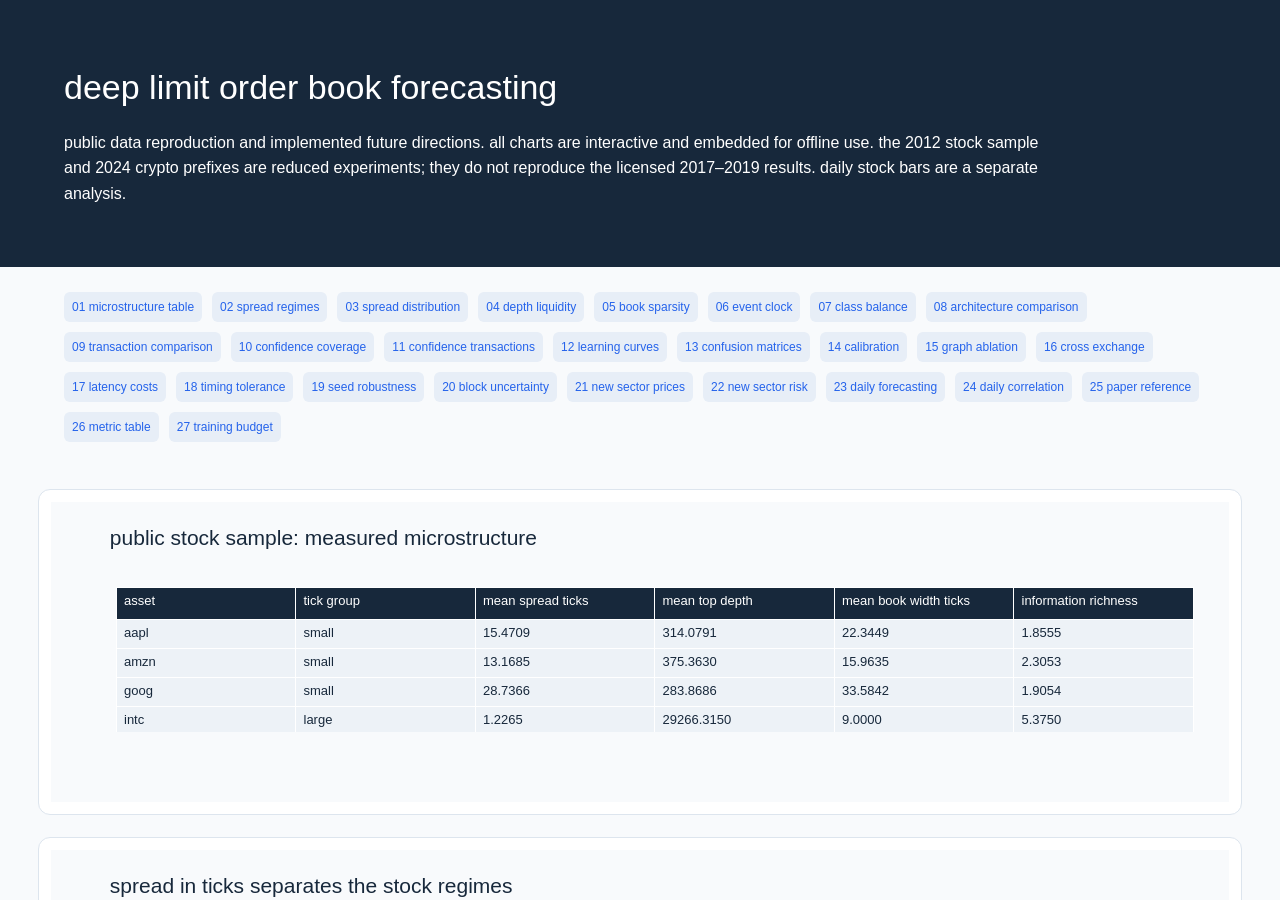
==== index.html @ ed3aafde "publish presentation guide" ====
<!doctype html>
<html lang="en">
<head>
<meta charset="utf-8">
<meta name="viewport" content="width=device-width, initial-scale=1">
<meta http-equiv="refresh" content="0; url=research_dashboard.html">
<title>lob forecasting lab · interactive research</title>
<link rel="canonical" href="https://khaamr.github.io/lob-forecasting-lab/research_dashboard.html">
<style>body{background:#060f2b;color:#eff4ff;font:18px system-ui,sans-serif;max-width:720px;margin:12vh auto;padding:24px}a{color:#a8c8ff}</style>
</head>
<body><h1>lob forecasting lab</h1><p><a href="research_dashboard.html">open the interactive research dashboard</a></p><p><a href="docs/presentation.pdf">read the team presentation</a> · <a href="https://github.com/khaamr/lob-forecasting-lab">view the repository</a></p></body>
</html>
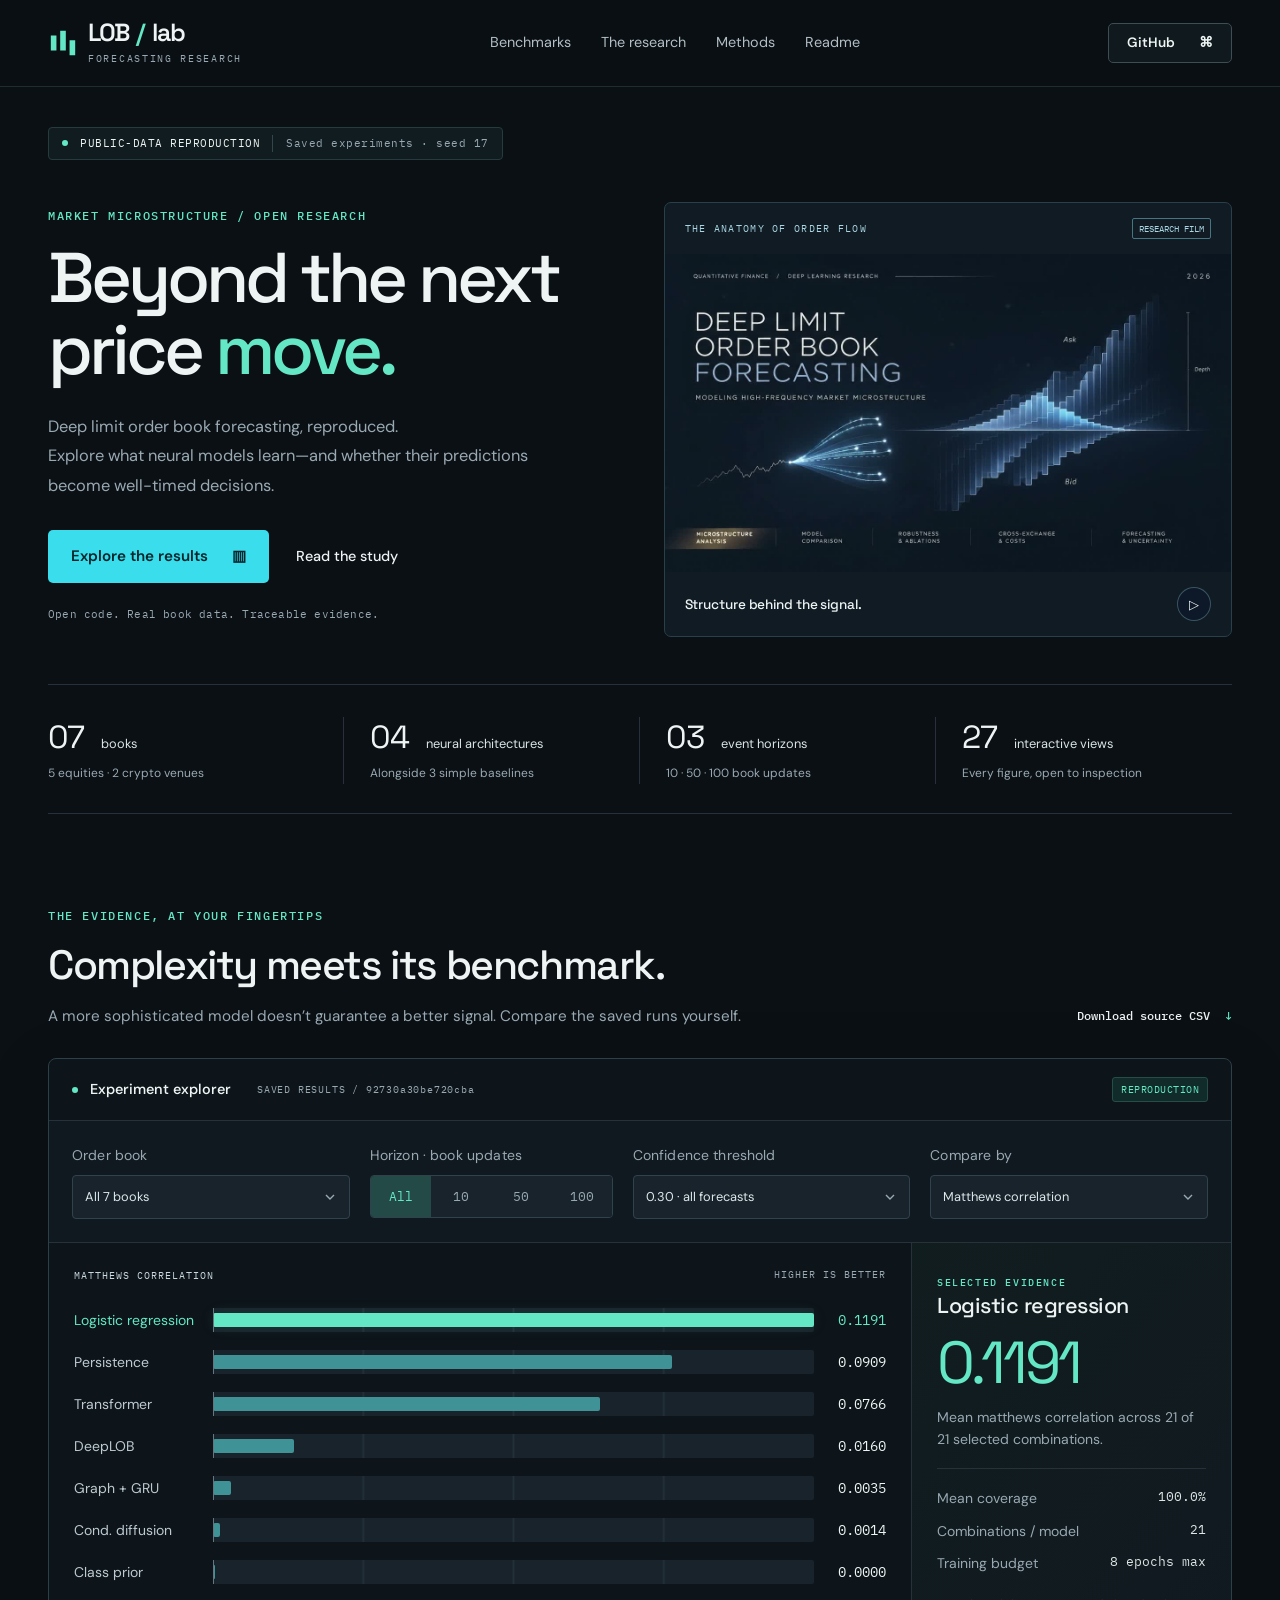
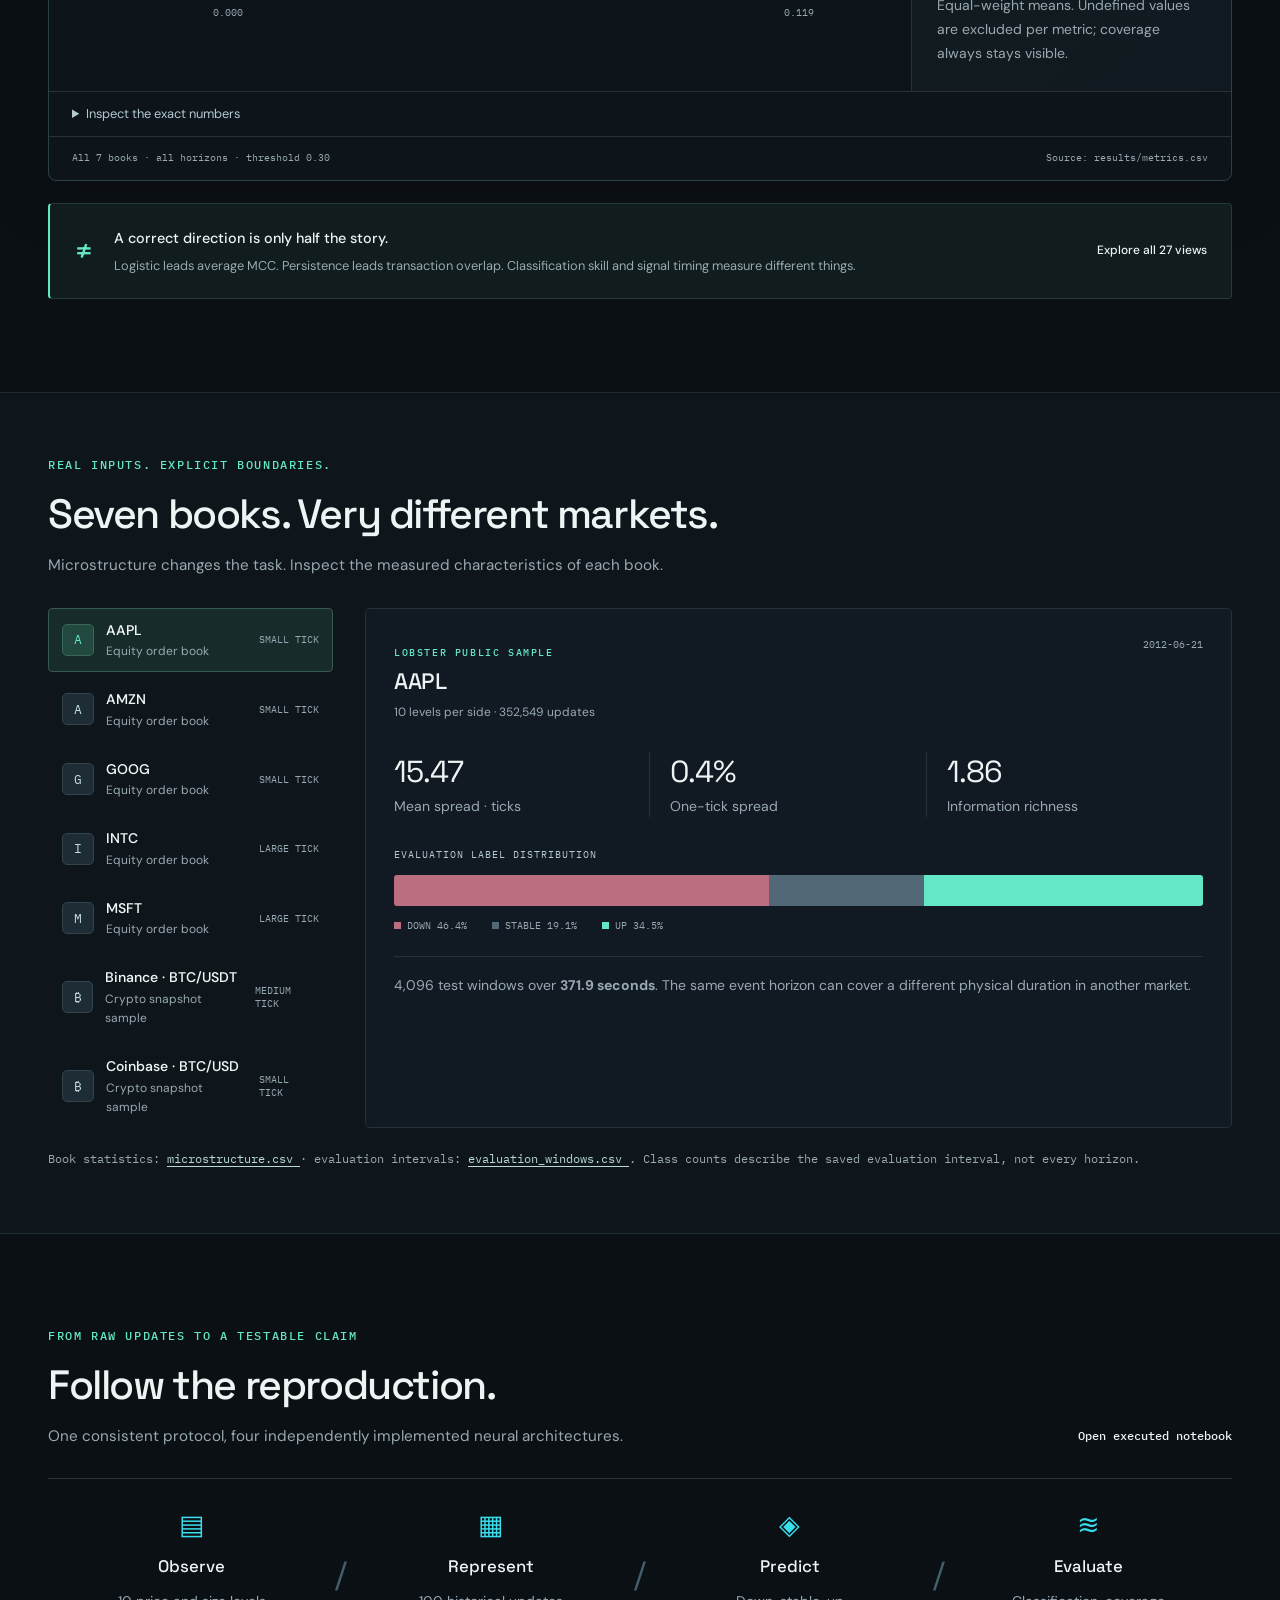
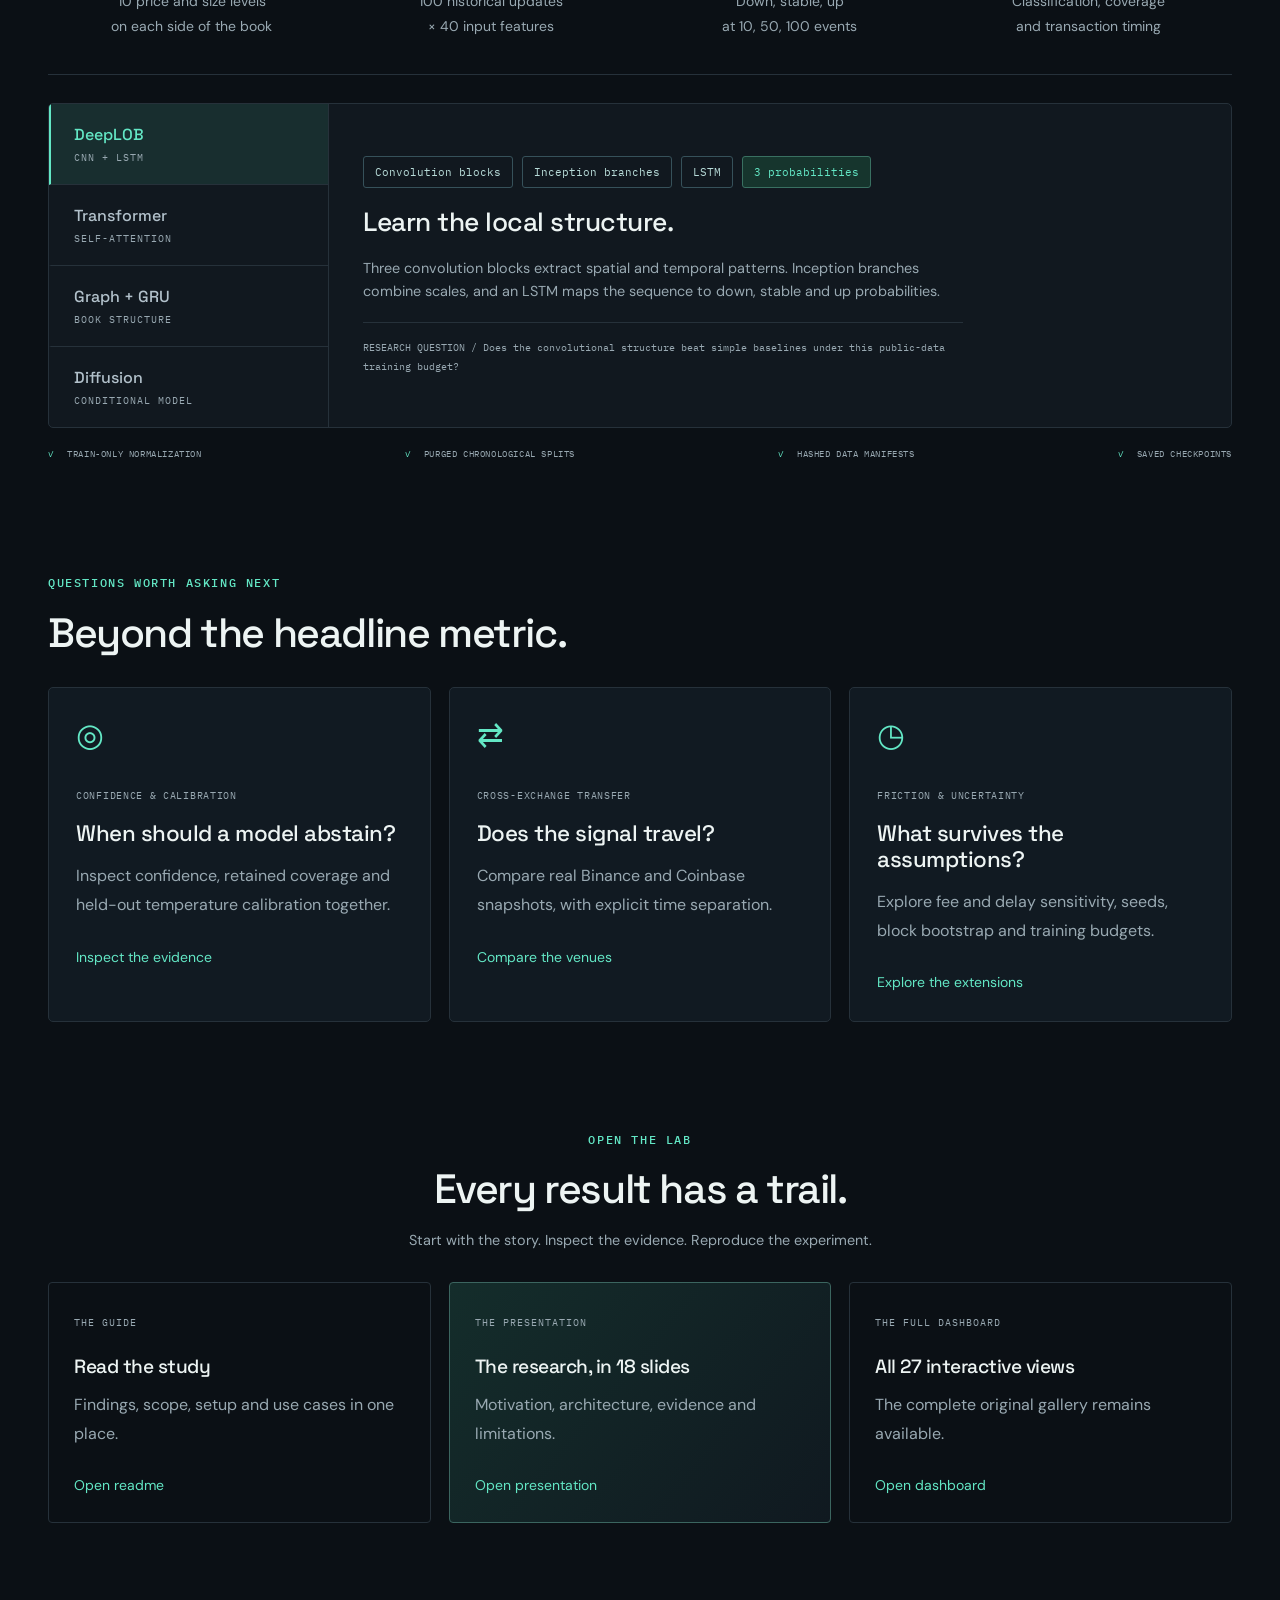
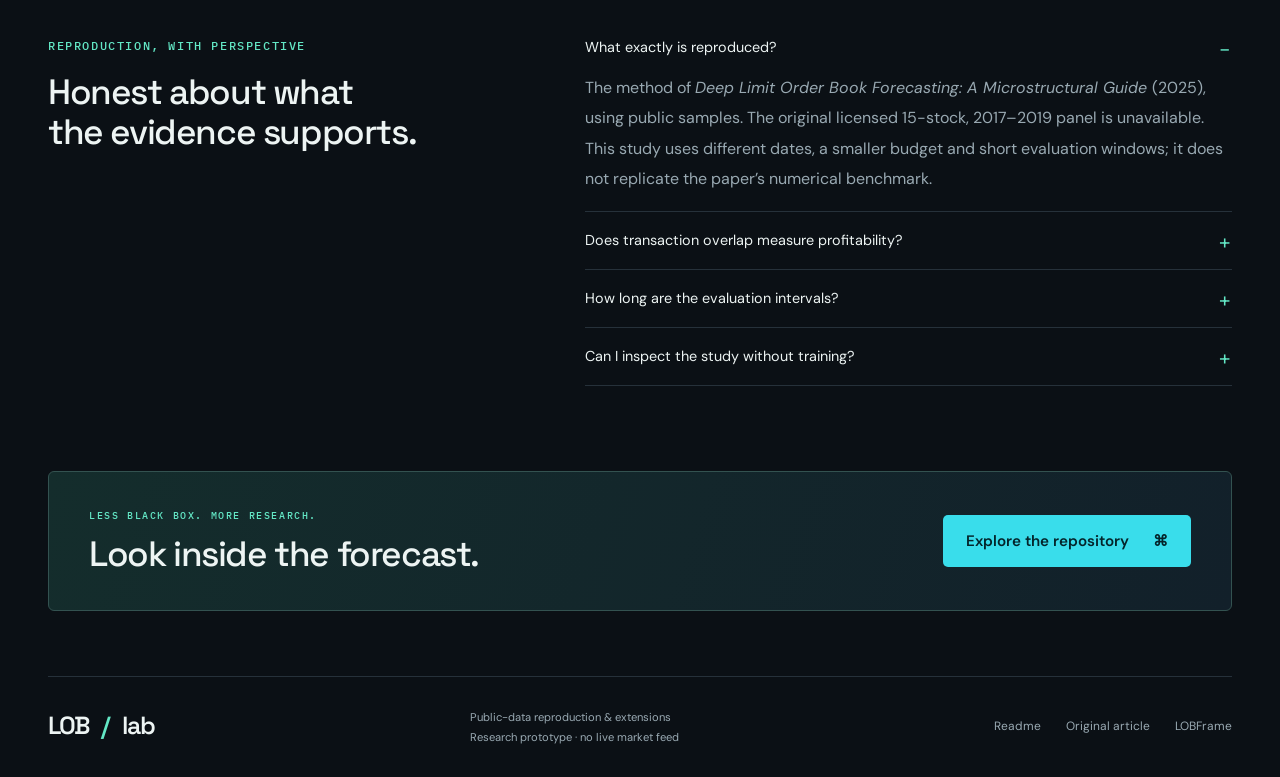
==== commit 5c4e6fcc: "Research site" ====
--- a/index.html
+++ b/index.html
@@ -1,12 +1,806 @@
-<!doctype html>
+<!DOCTYPE html>
 <html lang="en">
-<head>
-<meta charset="utf-8">
-<meta name="viewport" content="width=device-width, initial-scale=1">
-<meta http-equiv="refresh" content="0; url=research_dashboard.html">
-<title>lob forecasting lab · interactive research</title>
-<link rel="canonical" href="https://khaamr.github.io/lob-forecasting-lab/research_dashboard.html">
-<style>body{background:#060f2b;color:#eff4ff;font:18px system-ui,sans-serif;max-width:720px;margin:12vh auto;padding:24px}a{color:#a8c8ff}</style>
-</head>
-<body><h1>lob forecasting lab</h1><p><a href="research_dashboard.html">open the interactive research dashboard</a></p><p><a href="docs/presentation.pdf">read the team presentation</a> · <a href="https://github.com/khaamr/lob-forecasting-lab">view the repository</a></p></body>
+ <head>
+  <meta charset="utf-8"/>
+  <meta content="width=device-width, initial-scale=1" name="viewport"/>
+  <meta content="A public-data reproduction of deep limit order book forecasting. Seven books, four neural architectures, three horizons, and traceable results." name="description"/>
+  <meta content="#0b1015" name="theme-color"/>
+  <title>
+   LOB Forecasting Lab · From order flow to evidence
+  </title>
+  <link href="assets/mark.svg" rel="icon" type="image/svg+xml"/>
+  <link href="assets/site.css" rel="stylesheet"/>
+  <script src="assets/site.js" type="module">
+  </script>
+ </head>
+ <body>
+  <a class="skip" href="#main">
+   Skip to content
+  </a>
+  <header class="header">
+   <div class="shell header-inner">
+    <a aria-label="LOB forecasting lab home" class="brand" href="index.html">
+     <svg aria-hidden="true" viewbox="0 0 32 32">
+      <path d="M3 8v16h6V8zm10-5v21h6V3zm10 10v16h6V13z" fill="currentColor">
+      </path>
+     </svg>
+     <span>
+      LOB
+      <span class="brand-light">
+       /
+      </span>
+      lab
+      <span class="brand-sub">
+       FORECASTING RESEARCH
+      </span>
+     </span>
+    </a>
+    <nav aria-label="Main navigation">
+     <a href="#benchmarks">
+      Benchmarks
+     </a>
+     <a href="#research">
+      The research
+     </a>
+     <a href="#methods">
+      Methods
+     </a>
+     <a href="readme.html">
+      Readme
+     </a>
+    </nav>
+    <a class="button button-small button-outline" href="https://github.com/khaamr/lob-forecasting-lab">
+     GitHub
+     <span aria-hidden="true">
+      ⌘
+     </span>
+    </a>
+   </div>
+  </header>
+  <main id="main">
+   <section class="hero shell">
+    <a class="announcement" href="#benchmarks">
+     <span class="status-dot">
+     </span>
+     PUBLIC-DATA REPRODUCTION
+     <span class="announcement-end">
+      Saved experiments · seed 17
+     </span>
+    </a>
+    <div class="hero-grid">
+     <div class="hero-copy">
+      <p class="eyebrow">
+       MARKET MICROSTRUCTURE / OPEN RESEARCH
+      </p>
+      <h1>
+       Beyond the next
+       <br/>
+       price
+       <span class="accent">
+        move.
+       </span>
+      </h1>
+      <p class="hero-description">
+       Deep limit order book forecasting, reproduced.
+       <br/>
+       Explore what neural models learn—and whether their predictions become well-timed decisions.
+      </p>
+      <div class="actions">
+       <a class="button button-primary" href="#benchmarks">
+        Explore the results
+        <span aria-hidden="true">
+         ▥
+        </span>
+       </a>
+       <a class="text-link" href="readme.html">
+        Read the study
+       </a>
+      </div>
+      <p class="hero-footnote">
+       Open code. Real book data. Traceable evidence.
+      </p>
+     </div>
+     <div class="film">
+      <video aria-label="Animated research visualization supplied for this project" autoplay="" id="research-film" loop="" muted="" playsinline="" poster="assets/research-poster.jpg" preload="metadata">
+       <source src="assets/research-film.mp4" type="video/mp4"/>
+      </video>
+      <div class="film-top">
+       <span class="mono">
+        THE ANATOMY OF ORDER FLOW
+       </span>
+       <span class="film-tag">
+        RESEARCH FILM
+       </span>
+      </div>
+      <div class="film-bottom">
+       <span>
+        Structure behind the signal.
+       </span>
+       <button aria-label="Pause research film" class="icon-button" id="film-toggle" type="button">
+        Ⅱ
+       </button>
+      </div>
+     </div>
+    </div>
+    <div class="study-stats">
+     <div>
+      <strong>
+       07
+       <span>
+        books
+       </span>
+      </strong>
+      <p>
+       5 equities · 2 crypto venues
+      </p>
+     </div>
+     <div>
+      <strong>
+       04
+       <span>
+        neural architectures
+       </span>
+      </strong>
+      <p>
+       Alongside 3 simple baselines
+      </p>
+     </div>
+     <div>
+      <strong>
+       03
+       <span>
+        event horizons
+       </span>
+      </strong>
+      <p>
+       10 · 50 · 100 book updates
+      </p>
+     </div>
+     <div>
+      <strong>
+       27
+       <span>
+        interactive views
+       </span>
+      </strong>
+      <p>
+       Every figure, open to inspection
+      </p>
+     </div>
+    </div>
+   </section>
+   <section class="section shell" id="benchmarks">
+    <div class="section-heading">
+     <div>
+      <p class="eyebrow">
+       THE EVIDENCE, AT YOUR FINGERTIPS
+      </p>
+      <h2>
+       Complexity meets its benchmark.
+      </h2>
+      <p>
+       A more sophisticated model doesn’t guarantee a better signal. Compare the saved runs yourself.
+      </p>
+     </div>
+     <a class="text-link mono" download="" href="results/metrics.csv">
+      Download source CSV
+      <span aria-hidden="true">
+       ↓
+      </span>
+     </a>
+    </div>
+    <div class="terminal">
+     <div class="terminal-heading">
+      <div>
+       <span class="status-dot">
+       </span>
+       <strong>
+        Experiment explorer
+       </strong>
+       <span class="muted mono">
+        SAVED RESULTS / 92730a30be720cba
+       </span>
+      </div>
+      <span class="terminal-badge">
+       REPRODUCTION
+      </span>
+     </div>
+     <form class="filters" id="filters">
+      <label>
+       Order book
+       <select id="asset" name="asset">
+        <option value="all">
+         All 7 books
+        </option>
+        <option value="aapl">
+         AAPL
+        </option>
+        <option value="amzn">
+         AMZN
+        </option>
+        <option value="goog">
+         GOOG
+        </option>
+        <option value="intc">
+         INTC
+        </option>
+        <option value="msft">
+         MSFT
+        </option>
+        <option value="binance_btcusdt">
+         Binance · BTC/USDT
+        </option>
+        <option value="coinbase_btc-usd">
+         Coinbase · BTC/USD
+        </option>
+       </select>
+      </label>
+      <fieldset>
+       <legend>
+        Horizon · book updates
+       </legend>
+       <div class="segmented" id="horizons">
+        <button aria-pressed="true" data-value="all" type="button">
+         All
+        </button>
+        <button aria-pressed="false" data-value="10" type="button">
+         10
+        </button>
+        <button aria-pressed="false" data-value="50" type="button">
+         50
+        </button>
+        <button aria-pressed="false" data-value="100" type="button">
+         100
+        </button>
+       </div>
+      </fieldset>
+      <label>
+       Confidence threshold
+       <select id="threshold" name="threshold">
+        <option value="0.3">
+         0.30 · all forecasts
+        </option>
+        <option value="0.4">
+         0.40
+        </option>
+        <option value="0.5">
+         0.50
+        </option>
+        <option value="0.6">
+         0.60
+        </option>
+        <option value="0.7">
+         0.70
+        </option>
+        <option value="0.8">
+         0.80
+        </option>
+        <option value="0.9">
+         0.90
+        </option>
+       </select>
+      </label>
+      <label>
+       Compare by
+       <select id="metric" name="metric">
+        <option value="mcc">
+         Matthews correlation
+        </option>
+        <option value="macro_f1">
+         Macro F1
+        </option>
+        <option value="p_t">
+         Transaction overlap
+        </option>
+        <option value="coverage">
+         Forecast coverage
+        </option>
+       </select>
+      </label>
+     </form>
+     <div class="explorer-content">
+      <div class="comparison">
+       <div class="panel-caption">
+        <span id="chart-title">
+         MATTHEWS CORRELATION
+        </span>
+        <span class="mono">
+         HIGHER IS BETTER
+        </span>
+       </div>
+       <div aria-live="polite" class="bar-chart" id="chart">
+        <p>
+         Loading saved experiment results…
+        </p>
+       </div>
+       <div class="chart-scale">
+        <span id="scale-min">
+         0.00
+        </span>
+        <span id="scale-max">
+         1.00
+        </span>
+       </div>
+      </div>
+      <aside class="insight-panel">
+       <span class="eyebrow">
+        SELECTED EVIDENCE
+       </span>
+       <h3 id="leader-name">
+        Logistic regression
+       </h3>
+       <p class="large-metric" id="leader-score">
+        0.1191
+       </p>
+       <p id="leader-description">
+        Mean MCC across all 21 asset/horizon combinations.
+       </p>
+       <div class="insight-divider">
+       </div>
+       <div class="stat-line">
+        <span>
+         Mean coverage
+        </span>
+        <strong id="coverage">
+         100.0%
+        </strong>
+       </div>
+       <div class="stat-line">
+        <span>
+         Combinations / model
+        </span>
+        <strong id="combinations">
+         21
+        </strong>
+       </div>
+       <div class="stat-line">
+        <span>
+         Training budget
+        </span>
+        <strong>
+         8 epochs max
+        </strong>
+       </div>
+       <p class="small-note">
+        Equal-weight means. Undefined values are excluded per metric; coverage always stays visible.
+       </p>
+      </aside>
+     </div>
+     <details class="table-details">
+      <summary>
+       Inspect the exact numbers
+      </summary>
+      <div class="table-scroll">
+       <table>
+        <thead>
+         <tr>
+          <th>
+           Model
+          </th>
+          <th>
+           MCC
+          </th>
+          <th>
+           Macro F1
+          </th>
+          <th>
+           Overlap
+          </th>
+          <th>
+           Coverage
+          </th>
+          <th>
+           Defined MCC runs
+          </th>
+         </tr>
+        </thead>
+        <tbody id="metric-table">
+        </tbody>
+       </table>
+      </div>
+     </details>
+     <div class="terminal-footer">
+      <span id="filter-summary" role="status">
+       All 7 books · all horizons · threshold 0.30
+      </span>
+      <span>
+       Source: results/metrics.csv
+      </span>
+     </div>
+    </div>
+    <div class="finding-strip">
+     <span aria-hidden="true" class="finding-symbol">
+      ≠
+     </span>
+     <div>
+      <strong>
+       A correct direction is only half the story.
+      </strong>
+      <p>
+       Logistic leads average MCC. Persistence leads transaction overlap. Classification skill and signal timing measure different things.
+      </p>
+     </div>
+     <a class="text-link" href="research_dashboard.html">
+      Explore all 27 views
+     </a>
+    </div>
+   </section>
+   <section class="research-band" id="research">
+    <div class="shell section">
+     <div class="section-heading">
+      <div>
+       <p class="eyebrow">
+        REAL INPUTS. EXPLICIT BOUNDARIES.
+       </p>
+       <h2>
+        Seven books. Very different markets.
+       </h2>
+       <p>
+        Microstructure changes the task. Inspect the measured characteristics of each book.
+       </p>
+      </div>
+     </div>
+     <div class="market-grid">
+      <div aria-label="Choose an order book" class="market-list" id="market-list">
+      </div>
+      <div aria-live="polite" class="market-detail" id="market-detail">
+      </div>
+     </div>
+     <p class="source-note">
+      Book statistics:
+      <a href="results/microstructure.csv">
+       microstructure.csv
+      </a>
+      · evaluation intervals:
+      <a href="results/evaluation_windows.csv">
+       evaluation_windows.csv
+      </a>
+      . Class counts describe the saved evaluation interval, not every horizon.
+     </p>
+    </div>
+   </section>
+   <section class="section shell" id="methods">
+    <div class="section-heading">
+     <div>
+      <p class="eyebrow">
+       FROM RAW UPDATES TO A TESTABLE CLAIM
+      </p>
+      <h2>
+       Follow the reproduction.
+      </h2>
+      <p>
+       One consistent protocol, four independently implemented neural architectures.
+      </p>
+     </div>
+     <a class="text-link mono" href="https://github.com/khaamr/lob-forecasting-lab/blob/main/lob_reproduction_future_work.ipynb">
+      Open executed notebook
+     </a>
+    </div>
+    <div class="pipeline">
+     <div>
+      <span class="pipeline-icon">
+       ▤
+      </span>
+      <strong>
+       Observe
+      </strong>
+      <p>
+       10 price and size levels
+       <br/>
+       on each side of the book
+      </p>
+     </div>
+     <span aria-hidden="true" class="pipeline-join">
+      /
+     </span>
+     <div>
+      <span class="pipeline-icon">
+       ▦
+      </span>
+      <strong>
+       Represent
+      </strong>
+      <p>
+       100 historical updates
+       <br/>
+       × 40 input features
+      </p>
+     </div>
+     <span aria-hidden="true" class="pipeline-join">
+      /
+     </span>
+     <div>
+      <span class="pipeline-icon">
+       ◈
+      </span>
+      <strong>
+       Predict
+      </strong>
+      <p>
+       Down, stable, up
+       <br/>
+       at 10, 50, 100 events
+      </p>
+     </div>
+     <span aria-hidden="true" class="pipeline-join">
+      /
+     </span>
+     <div>
+      <span class="pipeline-icon">
+       ≋
+      </span>
+      <strong>
+       Evaluate
+      </strong>
+      <p>
+       Classification, coverage
+       <br/>
+       and transaction timing
+      </p>
+     </div>
+    </div>
+    <div class="architecture">
+     <div aria-label="Neural architectures" class="model-tabs" role="tablist">
+      <button aria-controls="model-panel" aria-selected="true" data-model="deeplob" id="tab-deeplob" role="tab">
+       DeepLOB
+       <span>
+        CNN + LSTM
+       </span>
+      </button>
+      <button aria-controls="model-panel" aria-selected="false" data-model="transformer" id="tab-transformer" role="tab" tabindex="-1">
+       Transformer
+       <span>
+        SELF-ATTENTION
+       </span>
+      </button>
+      <button aria-controls="model-panel" aria-selected="false" data-model="graph" id="tab-graph" role="tab" tabindex="-1">
+       Graph + GRU
+       <span>
+        BOOK STRUCTURE
+       </span>
+      </button>
+      <button aria-controls="model-panel" aria-selected="false" data-model="diffusion" id="tab-diffusion" role="tab" tabindex="-1">
+       Diffusion
+       <span>
+        CONDITIONAL MODEL
+       </span>
+      </button>
+     </div>
+     <div aria-labelledby="tab-deeplob" id="model-panel" role="tabpanel" tabindex="0">
+     </div>
+    </div>
+    <div class="protocol">
+     <span>
+      TRAIN-ONLY NORMALIZATION
+     </span>
+     <span>
+      PURGED CHRONOLOGICAL SPLITS
+     </span>
+     <span>
+      HASHED DATA MANIFESTS
+     </span>
+     <span>
+      SAVED CHECKPOINTS
+     </span>
+    </div>
+   </section>
+   <section class="section shell extensions">
+    <div class="section-heading">
+     <div>
+      <p class="eyebrow">
+       QUESTIONS WORTH ASKING NEXT
+      </p>
+      <h2>
+       Beyond the headline metric.
+      </h2>
+     </div>
+    </div>
+    <div class="extension-grid">
+     <a href="research_dashboard.html">
+      <span class="card-icon">
+       ◎
+      </span>
+      <span class="mono muted">
+       CONFIDENCE &amp; CALIBRATION
+      </span>
+      <h3>
+       When should a model abstain?
+      </h3>
+      <p>
+       Inspect confidence, retained coverage and held-out temperature calibration together.
+      </p>
+      <span class="card-link">
+       Inspect the evidence
+      </span>
+     </a>
+     <a href="research_dashboard.html">
+      <span class="card-icon">
+       ⇄
+      </span>
+      <span class="mono muted">
+       CROSS-EXCHANGE TRANSFER
+      </span>
+      <h3>
+       Does the signal travel?
+      </h3>
+      <p>
+       Compare real Binance and Coinbase snapshots, with explicit time separation.
+      </p>
+      <span class="card-link">
+       Compare the venues
+      </span>
+     </a>
+     <a href="research_dashboard.html">
+      <span class="card-icon">
+       ◷
+      </span>
+      <span class="mono muted">
+       FRICTION &amp; UNCERTAINTY
+      </span>
+      <h3>
+       What survives the assumptions?
+      </h3>
+      <p>
+       Explore fee and delay sensitivity, seeds, block bootstrap and training budgets.
+      </p>
+      <span class="card-link">
+       Explore the extensions
+      </span>
+     </a>
+    </div>
+   </section>
+   <section class="section shell resources">
+    <div class="resource-heading">
+     <p class="eyebrow">
+      OPEN THE LAB
+     </p>
+     <h2>
+      Every result has a trail.
+     </h2>
+     <p>
+      Start with the story. Inspect the evidence. Reproduce the experiment.
+     </p>
+    </div>
+    <div class="resource-grid">
+     <a href="readme.html">
+      <span class="resource-type">
+       THE GUIDE
+      </span>
+      <h3>
+       Read the study
+      </h3>
+      <p>
+       Findings, scope, setup and use cases in one place.
+      </p>
+      <span class="card-link">
+       Open readme
+      </span>
+     </a>
+     <a href="docs/presentation.pdf">
+      <span class="resource-type">
+       THE PRESENTATION
+      </span>
+      <h3>
+       The research, in 18 slides
+      </h3>
+      <p>
+       Motivation, architecture, evidence and limitations.
+      </p>
+      <span class="card-link">
+       Open presentation
+      </span>
+     </a>
+     <a href="research_dashboard.html">
+      <span class="resource-type">
+       THE FULL DASHBOARD
+      </span>
+      <h3>
+       All 27 interactive views
+      </h3>
+      <p>
+       The complete original gallery remains available.
+      </p>
+      <span class="card-link">
+       Open dashboard
+      </span>
+     </a>
+    </div>
+   </section>
+   <section class="section shell scope">
+    <div>
+     <p class="eyebrow">
+      REPRODUCTION, WITH PERSPECTIVE
+     </p>
+     <h2>
+      Honest about what
+      <br/>
+      the evidence supports.
+     </h2>
+    </div>
+    <div>
+     <details open="">
+      <summary>
+       What exactly is reproduced?
+      </summary>
+      <p>
+       The method of
+       <em>
+        Deep Limit Order Book Forecasting: A Microstructural Guide
+       </em>
+       (2025), using public samples. The original licensed 15-stock, 2017–2019 panel is unavailable. This study uses different dates, a smaller budget and short evaluation windows; it does not replicate the paper’s numerical benchmark.
+      </p>
+     </details>
+     <details>
+      <summary>
+       Does transaction overlap measure profitability?
+      </summary>
+      <p>
+       No. It compares complete directional sequences derived from predicted and true labels. It is not a fill probability, realized P&amp;L, or evidence of a profitable strategy.
+      </p>
+     </details>
+     <details>
+      <summary>
+       How long are the evaluation intervals?
+      </summary>
+      <p>
+       The first 4,096 eligible test windows span about 12 seconds to 13 minutes, depending on the book. Forecast horizons count book updates rather than seconds. Daily-bar extensions are separate experiments.
+      </p>
+     </details>
+     <details>
+      <summary>
+       Can I inspect the study without training?
+      </summary>
+      <p>
+       Yes. The executed notebook, saved results, presentation and original interactive dashboard are included. Raw vendor data must be acquired separately for a complete rerun. See the
+       <a href="https://github.com/khaamr/lob-forecasting-lab/blob/main/docs/reproduction.md">
+        reproduction guide
+       </a>
+       .
+      </p>
+     </details>
+    </div>
+   </section>
+   <section class="shell closing">
+    <div>
+     <p class="eyebrow">
+      LESS BLACK BOX. MORE RESEARCH.
+     </p>
+     <h2>
+      Look inside the forecast.
+     </h2>
+    </div>
+    <a class="button button-primary" href="https://github.com/khaamr/lob-forecasting-lab">
+     Explore the repository
+     <span aria-hidden="true">
+      ⌘
+     </span>
+    </a>
+   </section>
+  </main>
+  <footer class="shell footer">
+   <a class="brand" href="index.html">
+    LOB
+    <span class="brand-light">
+     /
+    </span>
+    lab
+   </a>
+   <p>
+    Public-data reproduction &amp; extensions
+    <br/>
+    Research prototype · no live market feed
+   </p>
+   <div>
+    <a href="readme.html">
+     Readme
+    </a>
+    <a href="https://doi.org/10.1080/14697688.2025.2522911">
+     Original article
+    </a>
+    <a href="https://github.com/FinancialComputingUCL/LOBFrame">
+     LOBFrame
+    </a>
+   </div>
+  </footer>
+ </body>
 </html>
--- a/assets/site.css
+++ b/assets/site.css
@@ -0,0 +1,2080 @@
+@import url('https://fonts.googleapis.com/css2?family=DM+Sans:wght@400;450;500;550;600;650;700&family=Space+Grotesk:wght@400;500;600;700&family=IBM+Plex+Mono:wght@400;500;600&display=swap');
+:root {
+  color-scheme:dark;
+  --bg:#0b1015;
+  --panel:#11181f;
+  --raised:#171f28;
+  --line:#26313a;
+  --text:#edf4f3;
+  --muted:#99a9b2;
+  --mint:#63e7c5;
+  --cyan:#39ddeb;
+  --red:#f28b94;
+  --mono:'IBM Plex Mono',monospace;
+  --display:'Space Grotesk',sans-serif;
+  --body:'DM Sans',sans-serif
+}
+
+* {
+  box-sizing:border-box
+}
+
+html {
+  scroll-behavior:smooth;
+  scroll-padding-top:100px
+}
+
+body {
+  margin:0;
+  background:var(--bg);
+  color:var(--text);
+  font:16px/1.6 var(--body);
+  -webkit-font-smoothing:antialiased
+}
+
+a {
+  color:inherit;
+  text-decoration:none
+}
+
+button,select {
+  font:inherit
+}
+
+button,a,select,summary {
+  -webkit-tap-highlight-color:transparent
+}
+
+button {
+  cursor:pointer
+}
+
+button:disabled {
+  cursor:default
+}
+
+a:focus-visible,button:focus-visible,select:focus-visible,summary:focus-visible,[tabindex]:focus-visible {
+  outline:2px solid var(--cyan);
+  outline-offset:5px
+}
+
+a:hover {
+  color:var(--mint)
+}
+
+button {
+  color:inherit
+}
+
+p {
+  margin:0;
+  color:var(--muted)
+}
+
+h1,h2,h3 {
+  font-family:var(--display);
+  line-height:1.15;
+  font-weight:500;
+  margin:0
+}
+
+h2 {
+  font-size:clamp(1.9rem,3.2vw,2.75rem);
+  letter-spacing:-1.4px
+}
+
+h3 {
+  font-size:1.4rem;
+  letter-spacing:-.5px
+}
+
+svg {
+  display:block
+}
+
+img {
+  max-width:100%;
+  height:auto
+}
+
+.shell {
+  width:min(1240px,calc(100% - 96px));
+  margin-inline:auto
+}
+
+.section {
+  padding-top:92px;
+  padding-bottom:28px;
+  scroll-margin-top:25px
+}
+
+.header {
+  border-bottom:1px solid #202b32;
+  position:sticky;
+  top:0;
+  z-index:20;
+  background:#0b1015ed;
+  backdrop-filter:blur(20px)
+}
+
+.header-inner {
+  height:86px;
+  display:flex;
+  align-items:center;
+  justify-content:space-between;
+  gap:25px
+}
+
+.brand {
+  display:flex;
+  align-items:center;
+  gap:10px;
+  font:600 1.55rem var(--display);
+  letter-spacing:-1px;
+  line-height:1
+}
+
+.brand svg {
+  width:30px;
+  color:var(--mint)
+}
+
+.brand-light {
+  color:var(--mint);
+  margin:0 2px
+}
+
+.brand-sub {
+  display:block;
+  font:400 .6rem var(--mono);
+  letter-spacing:1.7px;
+  color:var(--muted);
+  margin-top:7px
+}
+
+.header nav {
+  display:flex;
+  gap:30px;
+  font-size:.9rem;
+  color:#b2bfc5
+}
+
+.button {
+  min-height:48px;
+  display:inline-flex;
+  align-items:center;
+  justify-content:center;
+  gap:24px;
+  padding:13px 22px;
+  border:1px solid transparent;
+  border-radius:5px;
+  font-size:.95rem;
+  font-weight:600;
+  transition:background .2s,transform .2s;
+  white-space:nowrap
+}
+
+.button:hover {
+  transform:translateY(-2px)
+}
+
+.button-primary {
+  background:var(--cyan);
+  color:#04252b
+}
+
+.button-primary:hover {
+  color:#04252b;
+  background:#78f1f3
+}
+
+.button-outline {
+  border-color:#3c4d53;
+  color:var(--text);
+  background:#10191e
+}
+
+.button-small {
+  min-height:40px;
+  padding:8px 18px;
+  font-size:.85rem
+}
+
+.text-link {
+  font-size:.9rem;
+  font-weight:500;
+  display:inline-flex;
+  gap:15px;
+  align-items:center
+}
+
+.text-link span {
+  color:var(--mint)
+}
+
+.mono {
+  font-family:var(--mono);
+  font-size:.75rem
+}
+
+.muted {
+  color:var(--muted)
+}
+
+.eyebrow {
+  font:500 .75rem/1.6 var(--mono);
+  letter-spacing:1.6px;
+  color:var(--mint);
+  margin-bottom:17px
+}
+
+.accent {
+  color:var(--mint)
+}
+
+.hero {
+  padding-top:40px
+}
+
+.announcement {
+  display:inline-flex;
+  align-items:center;
+  gap:12px;
+  background:#111c20;
+  border:1px solid #253b3e;
+  border-radius:4px;
+  padding:7px 13px;
+  font:.7rem/1.5 var(--mono);
+  letter-spacing:.5px
+}
+
+.announcement-end {
+  border-left:1px solid #34464b;
+  padding-left:13px;
+  color:var(--muted)
+}
+
+.status-dot {
+  display:inline-block;
+  width:6px;
+  height:6px;
+  background:var(--mint);
+  border-radius:50%;
+  flex:none
+}
+
+.hero-grid {
+  display:grid;
+  grid-template-columns:1.03fr 1fr;
+  gap:30px;
+  padding-top:42px;
+  align-items:center
+}
+
+.hero-copy {
+  padding-bottom:10px
+}
+
+.hero h1 {
+  font-size:clamp(3.4rem,5.5vw,5rem);
+  font-weight:500;
+  letter-spacing:-4px;
+  line-height:1.03
+}
+
+.hero-description {
+  margin-top:25px;
+  font-size:1.025rem;
+  line-height:1.8;
+  max-width:500px
+}
+
+.actions {
+  display:flex;
+  align-items:center;
+  gap:27px;
+  margin-top:30px
+}
+
+.hero-footnote {
+  font:400 .7rem/1.6 var(--mono);
+  margin-top:23px;
+  letter-spacing:.2px
+}
+
+.film {
+  position:relative;
+  align-self:stretch;
+  min-height:350px;
+  overflow:hidden;
+  border:1px solid #29404a;
+  border-radius:7px;
+  background:#101b24
+}
+
+.film:after {
+  content:'';
+  position:absolute;
+  inset:0;
+  pointer-events:none;
+  background:linear-gradient(#07121b88,transparent 28%,transparent 65%,#07121be8)
+}
+
+.film video {
+  width:100%;
+  height:100%;
+  position:absolute;
+  object-fit:contain
+}
+
+.film-top,.film-bottom {
+  position:absolute;
+  z-index:2;
+  left:24px;
+  right:24px;
+  display:flex;
+  justify-content:space-between;
+  align-items:center;
+  gap:10px
+}
+
+.film-top {
+  top:20px;
+  color:#a9d6e2
+}
+
+.film-top .mono {
+  font-size:.6rem;
+  letter-spacing:1.3px
+}
+
+.film-tag {
+  font:.55rem var(--mono);
+  border:1px solid #467481;
+  padding:4px 6px;
+  border-radius:2px;
+  white-space:nowrap
+}
+
+.film-bottom {
+  bottom:20px;
+  font:500 1rem var(--display);
+  letter-spacing:-.1px
+}
+
+.icon-button {
+  width:34px;
+  height:34px;
+  border:1px solid #62899488;
+  background:#0c192aaa;
+  border-radius:50%;
+  font-size:.8rem
+}
+
+.study-stats {
+  display:grid;
+  grid-template-columns:repeat(4,1fr);
+  padding:32px 0 29px;
+  border-top:1px solid var(--line);
+  border-bottom:1px solid var(--line);
+  margin-top:47px
+}
+
+.study-stats>div {
+  padding:0 26px;
+  border-right:1px solid var(--line)
+}
+
+.study-stats>div:first-child {
+  padding-left:0
+}
+
+.study-stats>div:last-child {
+  border:0;
+  padding-right:0
+}
+
+.study-stats strong {
+  font:400 2rem var(--display);
+  letter-spacing:-1px
+}
+
+.study-stats strong span {
+  font:400 .8rem var(--body);
+  margin-left:10px;
+  letter-spacing:0;
+  color:#dae5e5
+}
+
+.study-stats p {
+  font-size:.75rem;
+  margin-top:7px
+}
+
+.section-heading {
+  display:flex;
+  gap:30px;
+  justify-content:space-between;
+  align-items:end;
+  margin-bottom:30px
+}
+
+.section-heading p:not(.eyebrow) {
+  margin-top:15px;
+  font-size:.95rem;
+  max-width:700px
+}
+
+.section-heading .text-link {
+  flex-shrink:0;
+  padding-bottom:3px
+}
+
+.terminal {
+  background:#0d141a;
+  border:1px solid #2c4047;
+  border-radius:8px;
+  overflow:hidden;
+  box-shadow:0 18px 70px #0002
+}
+
+.terminal-heading {
+  display:flex;
+  justify-content:space-between;
+  align-items:center;
+  border-bottom:1px solid var(--line);
+  padding:18px 23px
+}
+
+.terminal-heading>div {
+  display:flex;
+  gap:12px;
+  align-items:center
+}
+
+.terminal-heading strong {
+  font-size:.9rem;
+  font-weight:550
+}
+
+.terminal-heading .mono {
+  font-size:.6rem;
+  margin-left:14px;
+  letter-spacing:.8px
+}
+
+.terminal-badge {
+  font:.6rem var(--mono);
+  color:var(--mint);
+  background:#102b29;
+  border:1px solid #254f46;
+  border-radius:3px;
+  padding:5px 8px;
+  letter-spacing:.5px
+}
+
+.filters {
+  display:grid;
+  grid-template-columns:1.2fr 1.05fr 1.2fr 1.2fr;
+  gap:20px;
+  padding:23px;
+  border-bottom:1px solid var(--line);
+  background:#111920
+}
+
+.filters label,.filters legend {
+  font-size:.75rem;
+  color:var(--muted);
+  letter-spacing:.15px
+}
+
+.filters label {
+  display:flex;
+  flex-direction:column;
+  gap:8px
+}
+
+.filters select {
+  width:100%;
+  appearance:none;
+  background:#18232b url("data:image/svg+xml,%3Csvg xmlns='http://www.w3.org/2000/svg' width='12' height='8'%3E%3Cpath d='m2 2 4 4 4-4' stroke='%2399a9b2' stroke-width='1.4' fill='none'/%3E%3C/svg%3E") no-repeat right 13px center;
+  color:#dce8ea;
+  border:1px solid #30434d;
+  border-radius:4px;
+  padding:11px 32px 11px 12px;
+  font-size:.8rem;
+  min-height:43px
+}
+
+.filters fieldset {
+  border:0;
+  margin:0;
+  padding:0;
+  min-width:0
+}
+
+.filters legend {
+  padding:0;
+  margin-bottom:8px
+}
+
+.segmented {
+  display:flex;
+  border:1px solid #30434d;
+  border-radius:4px;
+  overflow:hidden;
+  height:43px
+}
+
+.segmented button {
+  flex:1;
+  background:#18232b;
+  border:0;
+  font:.8rem var(--mono);
+  padding:8px;
+  color:var(--muted)
+}
+
+.segmented button[aria-pressed=true] {
+  background:#244a48;
+  color:var(--mint)
+}
+
+.segmented button:hover {
+  background:#233a40
+}
+
+.explorer-content {
+  display:grid;
+  grid-template-columns:1fr 320px
+}
+
+.comparison {
+  padding:25px
+}
+
+.panel-caption {
+  font:.65rem var(--mono);
+  letter-spacing:1px;
+  color:#c9d9df;
+  display:flex;
+  justify-content:space-between;
+  gap:15px
+}
+
+.panel-caption .mono {
+  font-size:.6rem;
+  color:var(--muted)
+}
+
+.bar-chart {
+  margin-top:22px;
+  min-height:302px;
+  display:flex;
+  flex-direction:column;
+  gap:10px
+}
+
+.bar-row {
+  display:grid;
+  grid-template-columns:125px 1fr 58px;
+  align-items:center;
+  gap:14px;
+  min-height:32px
+}
+
+.bar-name {
+  font-size:.77rem;
+  color:#bdcbd1
+}
+
+.bar-track {
+  height:24px;
+  background:#18232b;
+  border-radius:2px;
+  position:relative;
+  background-image:linear-gradient(90deg,transparent 24.7%,#34434d66 25%,transparent 25.3%,transparent 49.7%,#34434d66 50%,transparent 50.3%,transparent 74.7%,#34434d66 75%,transparent 75.3%)
+}
+
+.bar-fill {
+  position:absolute;
+  top:5px;
+  bottom:5px;
+  border-radius:2px;
+  background:#3f9296;
+  min-width:2px;
+  transition:width .3s,left .3s
+}
+
+.bar-row:first-child .bar-fill {
+  background:var(--mint);
+  box-shadow:0 0 16px #63e7c519
+}
+
+.bar-row:first-child .bar-name,.bar-row:first-child .bar-value {
+  color:var(--mint)
+}
+
+.bar-fill.negative {
+  background:var(--red)
+}
+
+.bar-zero {
+  position:absolute;
+  top:0;
+  bottom:0;
+  width:1px;
+  background:#647681
+}
+
+.bar-value {
+  font:.75rem var(--mono);
+  text-align:right
+}
+
+.chart-scale {
+  display:flex;
+  justify-content:space-between;
+  margin-left:139px;
+  margin-right:72px;
+  font:.6rem var(--mono);
+  color:var(--muted)
+}
+
+.insight-panel {
+  border-left:1px solid var(--line);
+  background:linear-gradient(130deg,#14262480,#111920);
+  padding:25px
+}
+
+.insight-panel .eyebrow {
+  font-size:.6rem
+}
+
+.insight-panel h3 {
+  font-size:1.35rem
+}
+
+.large-metric {
+  font:400 3.7rem/1.2 var(--display);
+  letter-spacing:-3px;
+  color:var(--mint);
+  margin:8px 0
+}
+
+.insight-panel>p:not(.large-metric) {
+  font-size:.78rem
+}
+
+.insight-divider {
+  border-bottom:1px solid var(--line);
+  margin:18px 0
+}
+
+.stat-line {
+  display:flex;
+  justify-content:space-between;
+  gap:10px;
+  font-size:.75rem;
+  margin-top:10px;
+  color:var(--muted)
+}
+
+.stat-line strong {
+  font-family:var(--mono);
+  font-size:.7rem;
+  font-weight:400;
+  color:#dce7e7
+}
+
+.small-note {
+  margin-top:20px;
+  line-height:1.7
+}
+
+.terminal-footer {
+  border-top:1px solid var(--line);
+  padding:13px 23px;
+  display:flex;
+  justify-content:space-between;
+  gap:20px;
+  font:.6rem/1.7 var(--mono);
+  color:var(--muted)
+}
+
+.table-details {
+  border-top:1px solid var(--line);
+  padding:12px 23px;
+  font-size:.8rem
+}
+
+.table-details summary {
+  color:#b3c9d0
+}
+
+.table-scroll {
+  overflow-x:auto
+}
+
+table {
+  width:100%;
+  border-collapse:collapse;
+  margin-top:18px;
+  font:.75rem/1.6 var(--mono);
+  text-align:left
+}
+
+td,th {
+  padding:12px;
+  border-bottom:1px solid var(--line);
+  white-space:nowrap
+}
+
+th {
+  font-weight:500;
+  color:var(--mint)
+}
+
+.finding-strip {
+  margin-top:22px;
+  padding:21px 24px;
+  background:#101c1e;
+  border:1px solid #243a39;
+  border-left:2px solid var(--mint);
+  display:flex;
+  align-items:center;
+  gap:20px;
+  border-radius:4px
+}
+
+.finding-symbol {
+  font:2rem var(--display);
+  color:var(--mint)
+}
+
+.finding-strip strong {
+  font-size:.9rem;
+  font-weight:500
+}
+
+.finding-strip p {
+  font-size:.8rem;
+  line-height:1.7;
+  margin-top:5px
+}
+
+.finding-strip .text-link {
+  white-space:nowrap;
+  font-size:.75rem;
+  margin-left:auto
+}
+
+.research-band {
+  margin-top:65px;
+  background:#0e151b;
+  border-block:1px solid #1e2b33
+}
+
+.research-band .section {
+  padding-block:62px
+}
+
+.market-grid {
+  display:grid;
+  grid-template-columns:285px 1fr;
+  gap:32px
+}
+
+.market-list {
+  display:flex;
+  flex-direction:column;
+  gap:5px
+}
+
+.market-button {
+  width:100%;
+  display:flex;
+  align-items:center;
+  gap:12px;
+  background:transparent;
+  border:1px solid transparent;
+  border-radius:4px;
+  padding:10px 13px;
+  text-align:left
+}
+
+.market-button:hover {
+  background:#17232c
+}
+
+.market-button[aria-pressed=true] {
+  background:#172b2b;
+  border-color:#365951
+}
+
+.market-symbol {
+  width:32px;
+  height:32px;
+  display:grid;
+  place-items:center;
+  background:#1e2c35;
+  border:1px solid #32434d;
+  border-radius:5px;
+  font:.8rem var(--mono);
+  color:#c2dde0
+}
+
+.market-button[aria-pressed=true] .market-symbol {
+  background:#22493f;
+  color:var(--mint);
+  border-color:#386758
+}
+
+.market-button strong {
+  display:block;
+  font-size:.8rem;
+  font-weight:550
+}
+
+.market-button small {
+  display:block;
+  font-size:.67rem;
+  color:var(--muted);
+  margin-top:1px
+}
+
+.market-button .market-regime {
+  margin-left:auto;
+  font:.6rem var(--mono);
+  color:var(--muted)
+}
+
+.market-detail {
+  border:1px solid var(--line);
+  border-radius:5px;
+  padding:28px;
+  background:#111a22
+}
+
+.market-title {
+  display:flex;
+  justify-content:space-between;
+  align-items:start;
+  gap:15px
+}
+
+.market-title .eyebrow {
+  font-size:.6rem;
+  margin-bottom:9px
+}
+
+.market-title p {
+  font-size:.75rem;
+  margin-top:8px
+}
+
+.market-date {
+  font:.65rem var(--mono);
+  color:var(--muted);
+  white-space:nowrap
+}
+
+.market-metrics {
+  display:grid;
+  grid-template-columns:repeat(3,1fr);
+  gap:20px;
+  margin:30px 0
+}
+
+.market-metrics>div {
+  border-right:1px solid var(--line)
+}
+
+.market-metrics>div:last-child {
+  border:0
+}
+
+.market-metrics strong {
+  font:400 1.9rem var(--display);
+  letter-spacing:-1px
+}
+
+.market-metrics span {
+  display:block;
+  color:var(--muted);
+  font-size:.7rem;
+  margin-top:4px
+}
+
+.market-detail h4 {
+  font:.65rem var(--mono);
+  letter-spacing:1px;
+  color:#b6c9d1;
+  font-weight:400
+}
+
+.class-bar {
+  display:flex;
+  width:100%;
+  height:31px;
+  border-radius:3px;
+  overflow:hidden;
+  background:#1c2b35
+}
+
+.class-bar span {
+  min-width:0;
+  display:block
+}
+
+.class-down {
+  background:#bc6e81
+}
+
+.class-stable {
+  background:#536877
+}
+
+.class-up {
+  background:var(--mint)
+}
+
+.class-legend {
+  display:flex;
+  gap:25px;
+  margin-top:12px;
+  font:.65rem var(--mono);
+  color:var(--muted);
+  flex-wrap:wrap
+}
+
+.class-legend i {
+  display:inline-block;
+  width:7px;
+  height:7px;
+  margin-right:6px
+}
+
+.market-context {
+  margin-top:24px;
+  padding-top:17px;
+  border-top:1px solid var(--line);
+  font-size:.77rem
+}
+
+.source-note {
+  font:.63rem/1.9 var(--mono);
+  margin-top:20px
+}
+
+.source-note a {
+  color:#b7d9d9;
+  text-decoration:underline;
+  text-underline-offset:3px
+}
+
+.pipeline {
+  display:grid;
+  grid-template-columns:1fr auto 1fr auto 1fr auto 1fr;
+  gap:20px;
+  padding:28px 20px 35px;
+  text-align:center;
+  border-block:1px solid var(--line)
+}
+
+.pipeline-icon {
+  display:block;
+  color:var(--cyan);
+  font:1.7rem var(--display);
+  margin-bottom:12px
+}
+
+.pipeline strong {
+  font:500 1.05rem var(--display)
+}
+
+.pipeline p {
+  font-size:.75rem;
+  line-height:1.8;
+  margin-top:9px
+}
+
+.pipeline-join {
+  align-self:center;
+  color:#426069;
+  font:2rem var(--display);
+  font-weight:400
+}
+
+.architecture {
+  display:grid;
+  grid-template-columns:280px 1fr;
+  border:1px solid var(--line);
+  border-radius:5px;
+  overflow:hidden;
+  margin-top:28px;
+  background:var(--panel)
+}
+
+.model-tabs {
+  border-right:1px solid var(--line);
+  display:flex;
+  flex-direction:column
+}
+
+.model-tabs button {
+  padding:20px 23px;
+  background:transparent;
+  border:0;
+  border-bottom:1px solid var(--line);
+  text-align:left;
+  font:500 1rem var(--display);
+  color:#b2c1cb;
+  border-left:2px solid transparent
+}
+
+.model-tabs button:last-child {
+  border-bottom:0
+}
+
+.model-tabs button span {
+  display:block;
+  font:.6rem var(--mono);
+  letter-spacing:1px;
+  color:var(--muted);
+  margin-top:6px
+}
+
+.model-tabs button[aria-selected=true] {
+  background:#182e2f;
+  color:var(--mint);
+  border-left-color:var(--mint)
+}
+
+#model-panel {
+  padding:34px;
+  display:flex;
+  flex-direction:column;
+  justify-content:center;
+  gap:19px
+}
+
+.model-flow {
+  display:flex;
+  gap:9px;
+  flex-wrap:wrap
+}
+
+.model-flow span {
+  border:1px solid #36515a;
+  border-radius:3px;
+  padding:8px 11px;
+  font:.7rem var(--mono);
+  color:#b8dcd9
+}
+
+.model-flow span:last-child {
+  border-color:#397061;
+  color:var(--mint);
+  background:#16352d
+}
+
+#model-panel h3 {
+  font-size:1.65rem
+}
+
+#model-panel p {
+  font-size:.9rem;
+  max-width:600px
+}
+
+.model-baseline {
+  font:.65rem/1.8 var(--mono)!important;
+  padding-top:15px;
+  border-top:1px solid var(--line)
+}
+
+.protocol {
+  display:flex;
+  justify-content:space-between;
+  gap:20px;
+  flex-wrap:wrap;
+  padding:20px 0;
+  font:.57rem var(--mono);
+  color:var(--muted);
+  letter-spacing:.6px
+}
+
+.protocol span:before {
+  content:'✓';
+  color:var(--mint);
+  margin-right:8px
+}
+
+.extensions {
+  padding-top:65px
+}
+
+.extension-grid,.resource-grid {
+  display:grid;
+  grid-template-columns:repeat(3,1fr);
+  gap:18px
+}
+
+.extension-grid>a {
+  padding:27px;
+  background:#111a22;
+  border:1px solid var(--line);
+  border-radius:5px;
+  transition:border-color .2s,transform .2s
+}
+
+.extension-grid>a:hover,.resource-grid>a:hover {
+  border-color:#498e7f;
+  transform:translateY(-3px);
+  color:var(--text)
+}
+
+.card-icon {
+  display:block;
+  color:var(--mint);
+  font:2rem var(--display);
+  margin-bottom:26px
+}
+
+.extension-grid .mono {
+  font-size:.6rem;
+  letter-spacing:.7px
+}
+
+.extension-grid h3 {
+  font-size:1.4rem;
+  margin-block:15px
+}
+
+.extension-grid p,.resource-grid p {
+  font-size:.85rem;
+  line-height:1.8
+}
+
+.card-link {
+  display:block;
+  font-size:.75rem;
+  color:var(--mint);
+  margin-top:26px
+}
+
+.resources {
+  padding-top:80px
+}
+
+.resource-heading {
+  text-align:center;
+  margin-bottom:30px
+}
+
+.resource-heading p:last-child {
+  margin-top:16px;
+  font-size:.9rem
+}
+
+.resource-grid>a {
+  padding:25px;
+  border:1px solid var(--line);
+  border-radius:4px;
+  transition:border-color .2s,transform .2s
+}
+
+.resource-type {
+  font:.6rem var(--mono);
+  color:var(--muted);
+  letter-spacing:1px
+}
+
+.resource-grid h3 {
+  margin:22px 0 13px;
+  font-size:1.2rem
+}
+
+.resource-grid>a:nth-child(2) {
+  border-color:#3b655f;
+  background:linear-gradient(130deg,#142d2b,#101920)
+}
+
+.scope {
+  display:grid;
+  grid-template-columns:1fr 1.4fr;
+  gap:75px;
+  padding-block:85px
+}
+
+.scope h2 {
+  font-size:2.2rem
+}
+
+.scope details {
+  border-bottom:1px solid var(--line);
+  padding:17px 0
+}
+
+.scope details:first-child {
+  padding-top:0
+}
+
+.scope summary {
+  font-size:.9rem;
+  cursor:pointer;
+  list-style:none;
+  padding-right:25px;
+  position:relative
+}
+
+.scope summary:after {
+  content:'+';
+  color:var(--mint);
+  position:absolute;
+  right:2px;
+  top:-4px;
+  font-size:1.3rem
+}
+
+.scope details[open] summary:after {
+  content:'−'
+}
+
+.scope details p {
+  font-size:.83rem;
+  line-height:1.9;
+  margin-top:14px
+}
+
+.scope details a {
+  text-decoration:underline;
+  color:var(--mint)
+}
+
+.closing {
+  background:linear-gradient(110deg,#142d2c,#12202a);
+  border:1px solid #335250;
+  padding:35px 40px;
+  display:flex;
+  align-items:center;
+  justify-content:space-between;
+  gap:30px;
+  border-radius:6px
+}
+
+.closing .eyebrow {
+  font-size:.65rem;
+  margin-bottom:10px
+}
+
+.closing h2 {
+  font-size:2.2rem
+}
+
+.footer {
+  display:flex;
+  align-items:center;
+  justify-content:space-between;
+  gap:25px;
+  margin-top:65px;
+  padding:30px 0;
+  border-top:1px solid var(--line)
+}
+
+.footer p {
+  font-size:.7rem;
+  line-height:1.8
+}
+
+.footer>div {
+  display:flex;
+  gap:25px;
+  font-size:.75rem;
+  color:var(--muted)
+}
+
+.skip {
+  position:fixed;
+  top:-60px;
+  left:20px;
+  padding:12px;
+  background:var(--mint);
+  color:#071810;
+  z-index:50
+}
+
+.skip:focus {
+  top:10px
+}
+
+.error {
+  color:var(--red);
+  padding:20px
+}
+
+.readme-layout {
+  display:grid;
+  grid-template-columns:210px minmax(0,1fr);
+  gap:65px;
+  padding-block:65px
+}
+
+.readme-sidebar {
+  position:sticky;
+  top:120px;
+  height:max-content
+}
+
+.readme-sidebar a {
+  display:block;
+  font-size:.8rem;
+  color:var(--muted);
+  padding:7px 0
+}
+
+.readme-sidebar .eyebrow {
+  font-size:.6rem
+}
+
+.readme-content {
+  max-width:850px;
+  min-width:0
+}
+
+.readme-content>h1 {
+  font-size:3.5rem;
+  letter-spacing:-2px
+}
+
+.readme-content .readme-intro {
+  font-size:1.1rem;
+  margin:22px 0 28px
+}
+
+.readme-content h2 {
+  font-size:1.9rem;
+  margin:48px 0 20px
+}
+
+.readme-content h3 {
+  margin:30px 0 15px
+}
+
+.readme-content p,.readme-content li {
+  font-size:.95rem;
+  line-height:1.9
+}
+
+.readme-content p {
+  margin:15px 0
+}
+
+.readme-content a {
+  color:var(--mint);
+  text-underline-offset:3px
+}
+
+.readme-content p a,.readme-content li a {
+  text-decoration:underline
+}
+
+.readme-content blockquote {
+  margin:25px 0;
+  padding:15px 22px;
+  border-left:2px solid var(--mint);
+  background:#122121
+}
+
+.readme-content blockquote p {
+  font-size:.85rem;
+  margin:0
+}
+
+.readme-content video {
+  width:100%;
+  border-radius:5px;
+  border:1px solid var(--line)
+}
+
+.readme-content pre {
+  overflow:auto;
+  background:#111b23;
+  border:1px solid var(--line);
+  padding:22px;
+  border-radius:4px;
+  font:.8rem/1.9 var(--mono);
+  color:#bfddd5
+}
+
+.readme-content code {
+  font-family:var(--mono);
+  font-size:.85em
+}
+
+.readme-content table {
+  font-size:.7rem
+}
+
+.readme-content ul {
+  padding-left:23px
+}
+
+.readme-content li {
+  margin-bottom:9px
+}
+
+.readme-content details {
+  margin-top:20px
+}
+
+.readme-content summary {
+  cursor:pointer;
+  color:var(--mint)
+}
+
+.readme-content img {
+  border-radius:4px;
+  margin-top:10px
+}
+
+.readme-content .back-link {
+  display:inline-block;
+  font:.75rem var(--mono);
+  margin-bottom:24px
+}
+
+@media(min-width:1500px) {
+  .shell {
+    width:min(1320px,calc(100% - 140px))
+  }
+  .hero h1 {
+    font-size:5.5rem
+  }
+  .film {
+    min-height:390px
+  }
+}
+
+@media(max-width:1050px) {
+  .shell {
+    width:calc(100% - 56px)
+  }
+  .hero-grid {
+    gap:25px
+  }
+  .hero h1 {
+    font-size:4rem
+  }
+  .hero-description {
+    font-size:.95rem
+  }
+  .film {
+    min-height:360px
+  }
+  .film-top {
+    flex-wrap:wrap
+  }
+  .hero .actions {
+    gap:17px
+  }
+  .study-stats>div {
+    padding:0 15px
+  }
+  .study-stats strong span {
+    display:block;
+    margin:5px 0 0
+  }
+  .filters {
+    gap:12px;
+    grid-template-columns:1fr 1fr
+  }
+  .explorer-content {
+    grid-template-columns:1fr 270px
+  }
+  .bar-row {
+    grid-template-columns:105px 1fr 52px;
+    gap:10px
+  }
+  .chart-scale {
+    margin-left:115px;
+    margin-right:62px
+  }
+  .terminal-heading .mono {
+    display:none
+  }
+  .market-grid {
+    grid-template-columns:235px 1fr;
+    gap:20px
+  }
+  .market-metrics strong {
+    font-size:1.55rem
+  }
+  .finding-strip .text-link {
+    display:none
+  }
+  .section-heading>.text-link {
+    max-width:180px;
+    white-space:normal
+  }
+  .protocol {
+    justify-content:start
+  }
+  .scope {
+    gap:35px
+  }
+  .architecture {
+    grid-template-columns:230px 1fr
+  }
+  .footer>div {
+    gap:15px
+  }
+  .readme-layout {
+    gap:35px;
+    grid-template-columns:180px minmax(0,1fr)
+  }
+}
+
+@media(max-width:760px) {
+  .shell {
+    width:calc(100% - 40px)
+  }
+  .header-inner {
+    height:72px;
+    gap:12px
+  }
+  .brand {
+    font-size:1.25rem
+  }
+  .brand svg {
+    width:25px
+  }
+  .brand-sub {
+    font-size:.48rem;
+    letter-spacing:1px
+  }
+  .header nav {
+    gap:17px;
+    font-size:.75rem
+  }
+  .header nav a:nth-child(2),.header nav a:nth-child(3) {
+    display:none
+  }
+  .header .button {
+    padding:7px 12px;
+    min-height:36px;
+    font-size:.75rem
+  }
+  .header .button span {
+    display:none
+  }
+  .hero {
+    padding-top:26px
+  }
+  .announcement {
+    font-size:.55rem;
+    gap:8px;
+    padding:6px 9px
+  }
+  .announcement-end {
+    font-size:.5rem;
+    padding-left:8px
+  }
+  .hero-grid {
+    grid-template-columns:1fr;
+    padding-top:32px;
+    gap:30px
+  }
+  .hero h1 {
+    font-size:4.4rem;
+    letter-spacing:-3px
+  }
+  .hero-description {
+    max-width:520px;
+    font-size:1rem
+  }
+  .hero .eyebrow {
+    font-size:.6rem
+  }
+  .hero-footnote {
+    font-size:.65rem
+  }
+  .film {
+    min-height:275px;
+    aspect-ratio:16/9
+  }
+  .film-top {
+    flex-wrap:nowrap
+  }
+  .film-top .mono {
+    font-size:.55rem
+  }
+  .study-stats {
+    grid-template-columns:repeat(2,1fr);
+    row-gap:25px;
+    margin-top:30px;
+    padding:26px 0
+  }
+  .study-stats>div {
+    padding:0 18px
+  }
+  .study-stats>div:nth-child(3) {
+    padding-left:0
+  }
+  .study-stats>div:nth-child(2) {
+    border-right:0
+  }
+  .study-stats strong {
+    font-size:1.75rem
+  }
+  .study-stats strong span {
+    font-size:.78rem
+  }
+  .study-stats p {
+    font-size:.67rem
+  }
+  .section {
+    padding-top:58px
+  }
+  .section-heading {
+    display:block;
+    margin-bottom:25px
+  }
+  .section-heading>.text-link {
+    margin-top:15px;
+    max-width:none
+  }
+  .section-heading p:not(.eyebrow) {
+    font-size:.88rem
+  }
+  h2 {
+    font-size:2rem;
+    letter-spacing:-1px
+  }
+  .eyebrow {
+    font-size:.65rem;
+    margin-bottom:13px
+  }
+  .terminal-heading {
+    padding:15px
+  }
+  .terminal-heading strong {
+    font-size:.8rem
+  }
+  .terminal-badge {
+    font-size:.5rem
+  }
+  .filters {
+    padding:16px;
+    gap:15px 12px
+  }
+  .filters label,.filters legend {
+    font-size:.65rem
+  }
+  .filters select {
+    font-size:.7rem;
+    padding-left:9px
+  }
+  .segmented button {
+    font-size:.7rem;
+    padding:6px
+  }
+  .explorer-content {
+    grid-template-columns:1fr
+  }
+  .comparison {
+    padding:20px 16px
+  }
+  .bar-row {
+    grid-template-columns:105px 1fr 52px
+  }
+  .bar-name,.bar-value {
+    font-size:.7rem
+  }
+  .panel-caption {
+    font-size:.55rem;
+    letter-spacing:.6px
+  }
+  .panel-caption .mono {
+    font-size:.5rem
+  }
+  .insight-panel {
+    border-left:0;
+    border-top:1px solid var(--line);
+    padding:20px;
+    display:grid;
+    grid-template-columns:1fr 1fr;
+    gap:6px 20px
+  }
+  .insight-panel .eyebrow {
+    grid-column:1/-1;
+    margin:0
+  }
+  .insight-panel h3 {
+    align-self:center
+  }
+  .insight-panel .large-metric {
+    grid-row:2/4;
+    grid-column:2;
+    text-align:right;
+    font-size:3rem
+  }
+  .insight-panel .insight-divider {
+    grid-column:1/-1;
+    margin:9px 0
+  }
+  .insight-panel .small-note {
+    grid-column:1/-1;
+    margin-top:10px
+  }
+  .stat-line {
+    font-size:.68rem;
+    display:block
+  }
+  .stat-line strong {
+    display:block;
+    margin-top:5px
+  }
+  .terminal-footer {
+    font-size:.52rem;
+    padding:12px 16px;
+    flex-direction:column;
+    gap:3px
+  }
+  .finding-strip {
+    padding:18px;
+    gap:13px
+  }
+  .finding-strip strong {
+    font-size:.85rem
+  }
+  .finding-strip p {
+    font-size:.75rem
+  }
+  .research-band {
+    margin-top:35px
+  }
+  .research-band .section {
+    padding-block:44px
+  }
+  .market-grid {
+    grid-template-columns:1fr;
+    gap:18px
+  }
+  .market-list {
+    display:grid;
+    grid-template-columns:1fr 1fr;
+    gap:6px
+  }
+  .market-button {
+    padding:8px;
+    gap:8px
+  }
+  .market-button .market-regime {
+    display:none
+  }
+  .market-button strong {
+    font-size:.7rem
+  }
+  .market-button small {
+    font-size:.55rem
+  }
+  .market-symbol {
+    width:27px;
+    height:27px;
+    font-size:.65rem
+  }
+  .market-detail {
+    padding:20px
+  }
+  .market-title h3 {
+    font-size:1.25rem
+  }
+  .market-metrics {
+    gap:10px;
+    margin:25px 0
+  }
+  .market-metrics strong {
+    font-size:1.5rem
+  }
+  .market-metrics span {
+    font-size:.62rem
+  }
+  .market-date {
+    font-size:.55rem
+  }
+  .class-legend {
+    font-size:.55rem;
+    gap:15px
+  }
+  .source-note {
+    font-size:.55rem
+  }
+  .pipeline {
+    grid-template-columns:1fr 1fr;
+    gap:28px 18px;
+    padding:25px 0
+  }
+  .pipeline-join {
+    display:none
+  }
+  .pipeline strong {
+    font-size:1rem
+  }
+  .pipeline p {
+    font-size:.7rem
+  }
+  .architecture {
+    grid-template-columns:1fr
+  }
+  .model-tabs {
+    flex-direction:row;
+    border-right:0;
+    border-bottom:1px solid var(--line);
+    overflow:auto
+  }
+  .model-tabs button {
+    min-width:25%;
+    padding:14px 8px;
+    text-align:center;
+    font-size:.8rem;
+    border-left:0;
+    border-bottom:2px solid transparent
+  }
+  .model-tabs button span {
+    font-size:.45rem;
+    letter-spacing:.4px
+  }
+  .model-tabs button[aria-selected=true] {
+    border-bottom-color:var(--mint)
+  }
+  #model-panel {
+    padding:25px;
+    min-height:340px
+  }
+  .model-flow {
+    gap:6px
+  }
+  .model-flow span {
+    font-size:.6rem;
+    padding:6px 8px
+  }
+  .protocol {
+    gap:13px 20px;
+    font-size:.5rem;
+    display:grid;
+    grid-template-columns:1fr 1fr
+  }
+  .extension-grid,.resource-grid {
+    grid-template-columns:1fr
+  }
+  .extension-grid>a {
+    padding:25px
+  }
+  .card-icon {
+    margin-bottom:15px
+  }
+  .extension-grid h3 {
+    font-size:1.45rem
+  }
+  .card-link {
+    margin-top:20px
+  }
+  .resource-heading {
+    text-align:left
+  }
+  .resources {
+    padding-top:55px
+  }
+  .scope {
+    grid-template-columns:1fr;
+    gap:25px;
+    padding-block:55px
+  }
+  .scope h2 {
+    font-size:2rem
+  }
+  .scope summary {
+    font-size:.85rem
+  }
+  .closing {
+    padding:28px 24px;
+    display:block
+  }
+  .closing h2 {
+    font-size:1.9rem
+  }
+  .closing .button {
+    margin-top:25px
+  }
+  .footer {
+    display:grid;
+    grid-template-columns:1fr 1fr;
+    margin-top:42px
+  }
+  .footer>div {
+    grid-column:1/-1;
+    gap:25px;
+    font-size:.7rem
+  }
+  .footer p {
+    font-size:.6rem
+  }
+  .readme-layout {
+    grid-template-columns:1fr;
+    padding-block:35px
+  }
+  .readme-sidebar {
+    position:static;
+    display:flex;
+    gap:15px;
+    flex-wrap:wrap
+  }
+  .readme-sidebar .eyebrow {
+    width:100%;
+    margin:0
+  }
+  .readme-sidebar a {
+    font-size:.7rem;
+    padding:0
+  }
+  .readme-content>h1 {
+    font-size:2.7rem
+  }
+  .readme-content h2 {
+    font-size:1.7rem
+  }
+  .readme-content p,.readme-content li {
+    font-size:.9rem
+  }
+}
+
+@media(prefers-reduced-motion:reduce) {
+  html {
+    scroll-behavior:auto
+  }
+  *,*:before,*:after {
+    transition:none!important;
+    animation:none!important
+  }
+}
+
+.bar-name,.bar-value {
+  font-size:.875rem
+}
+
+.filters label,.filters legend {
+  font-size:.875rem
+}
+
+.insight-panel>p:not(.large-metric) {
+  font-size:.875rem
+}
+
+.stat-line {
+  font-size:.875rem
+}
+
+.stat-line strong {
+  font-size:.8rem
+}
+
+.market-button strong {
+  font-size:.875rem
+}
+
+.market-button small {
+  font-size:.75rem
+}
+
+.market-metrics span {
+  font-size:.875rem
+}
+
+.market-context {
+  font-size:.875rem
+}
+
+.pipeline p {
+  font-size:.875rem
+}
+
+.extension-grid p,.resource-grid p {
+  font-size:1rem
+}
+
+.source-note {
+  font-size:.75rem
+}
+
+.card-link {
+  font-size:.875rem
+}
+
+.scope details p {
+  font-size:1rem
+}
+
+.hero-grid > * {
+  min-width: 0;
+}
+.film {
+  width: 100%;
+}
+.actions {
+  flex-wrap: wrap;
+}
+@media (max-width: 760px) {
+  .hero h1 {
+    font-size: clamp(3.05rem, 9.5vw, 4.4rem);
+    letter-spacing: -2px;
+  }
+  .film {
+    min-height: 220px;
+  }
+  .film-top {
+    left: 15px;
+    right: 15px;
+  }
+  .film-top .mono {
+    font-size: .48rem;
+    letter-spacing: .5px;
+  }
+  .film-tag {
+    font-size: .45rem;
+  }
+  .header nav {
+    gap: 12px;
+  }
+}
+.film {
+  display: flex;
+  flex-direction: column;
+  justify-content: center;
+}
+.film::after {
+  display: none;
+}
+.film video {
+  position: relative;
+  width: 100%;
+  height: auto;
+  aspect-ratio: 16 / 9;
+  object-fit: contain;
+  order: 2;
+}
+.film-top,
+.film-bottom {
+  position: static;
+  padding: 15px 20px;
+}
+.film-top {
+  order: 1;
+  margin-bottom: auto;
+}
+.film-bottom {
+  order: 3;
+  margin-top: auto;
+  font-size: .85rem;
+}
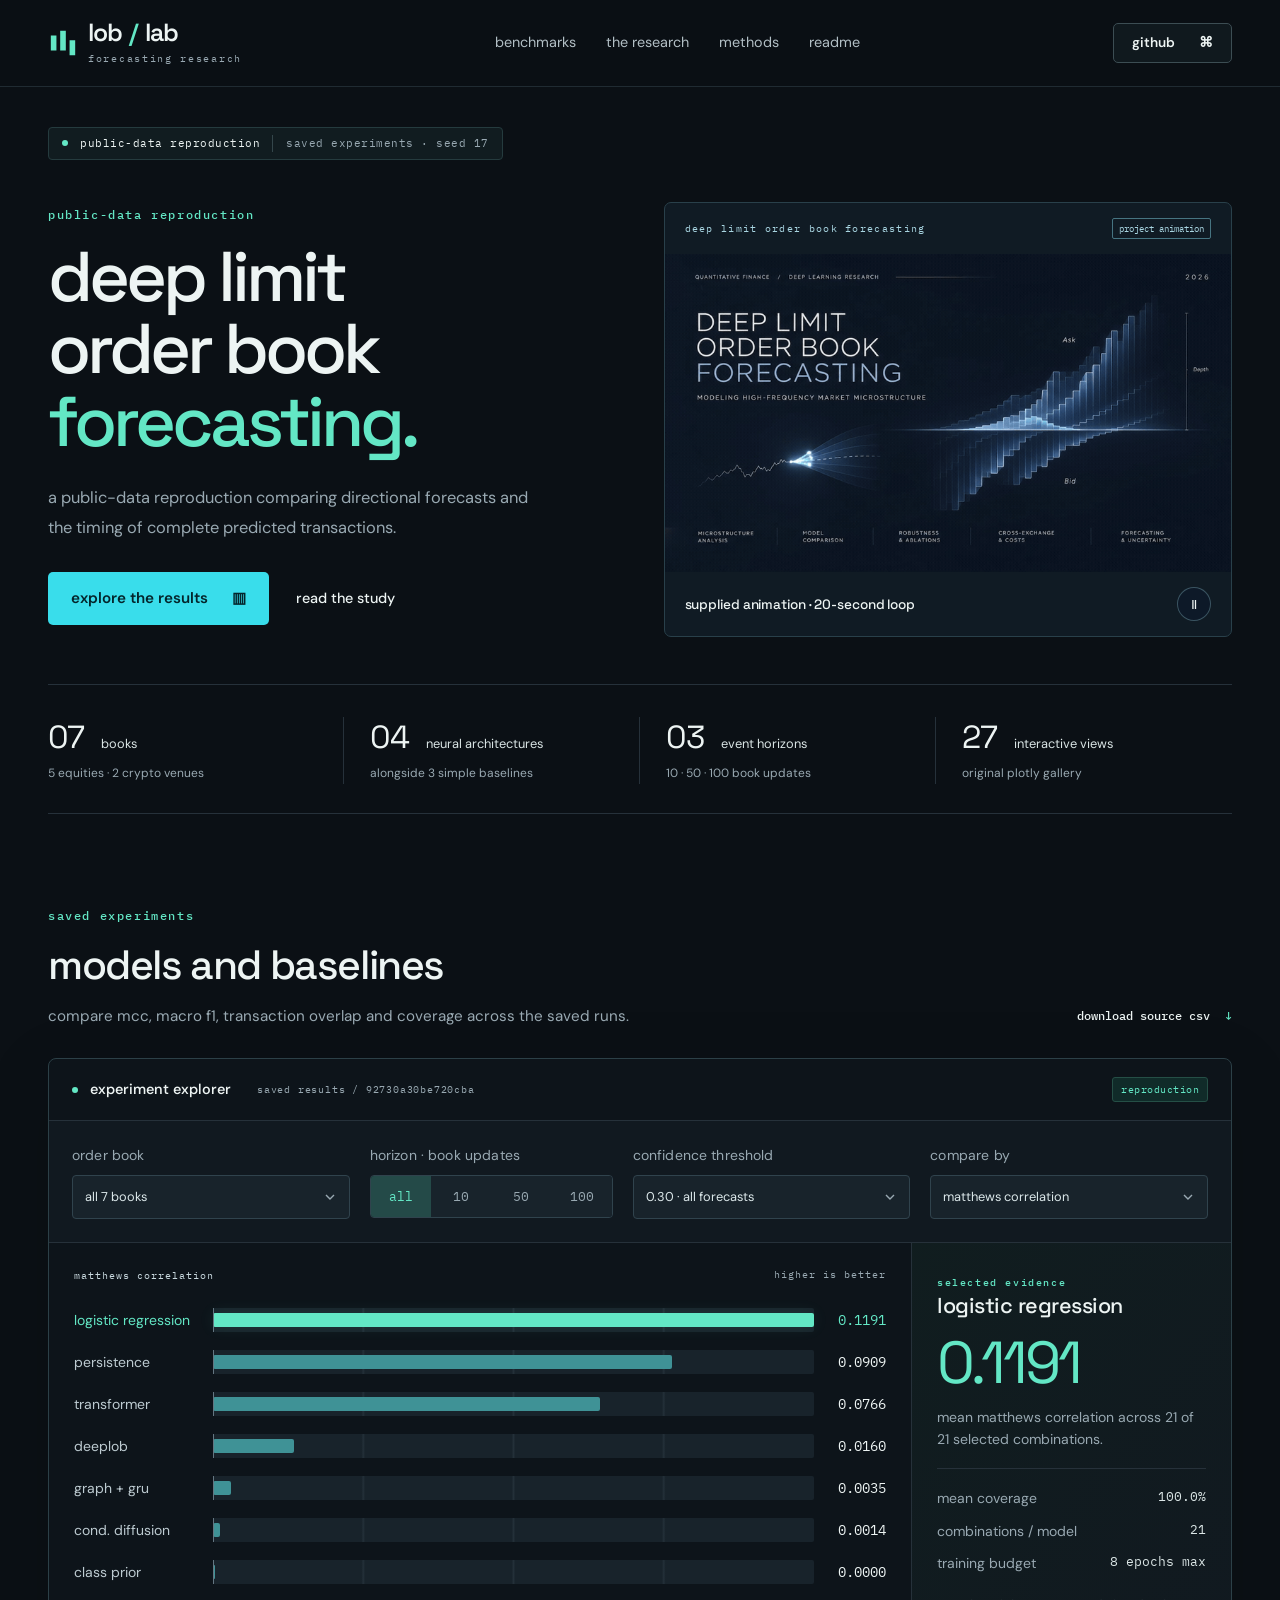
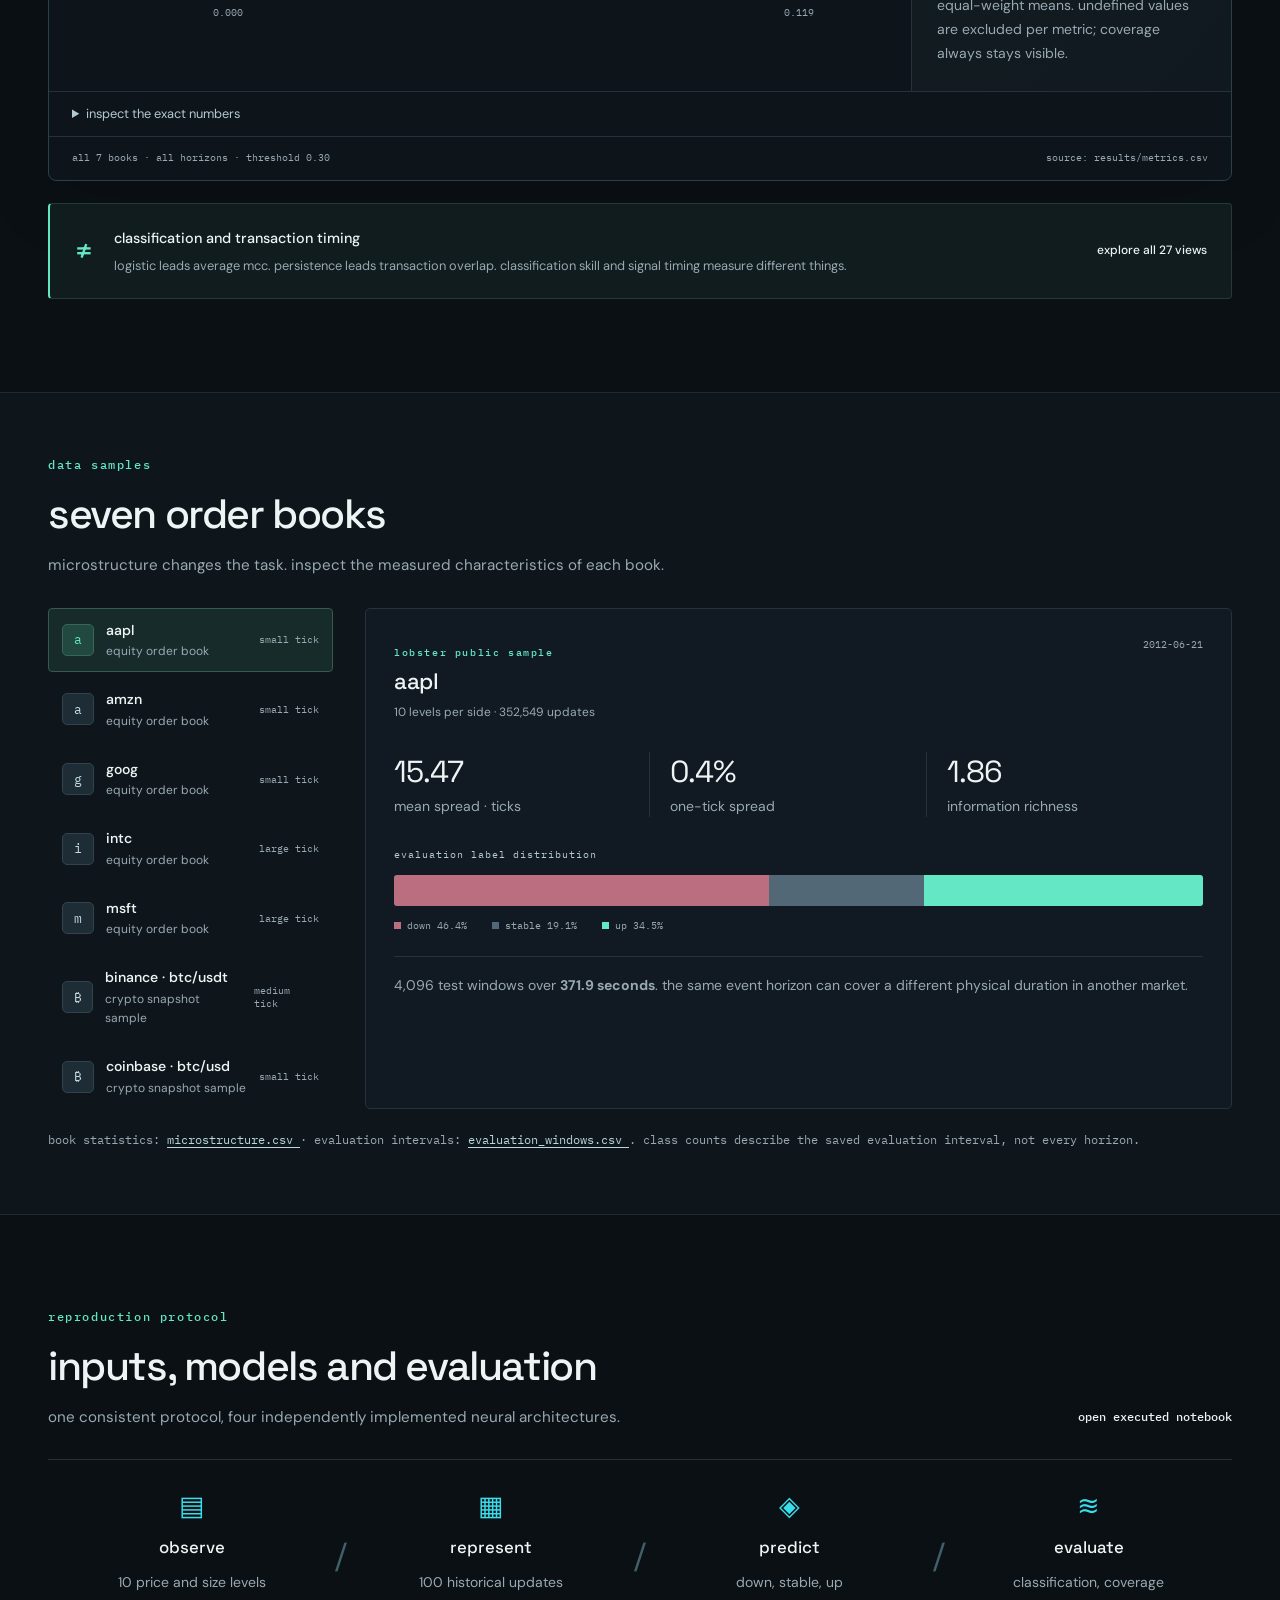
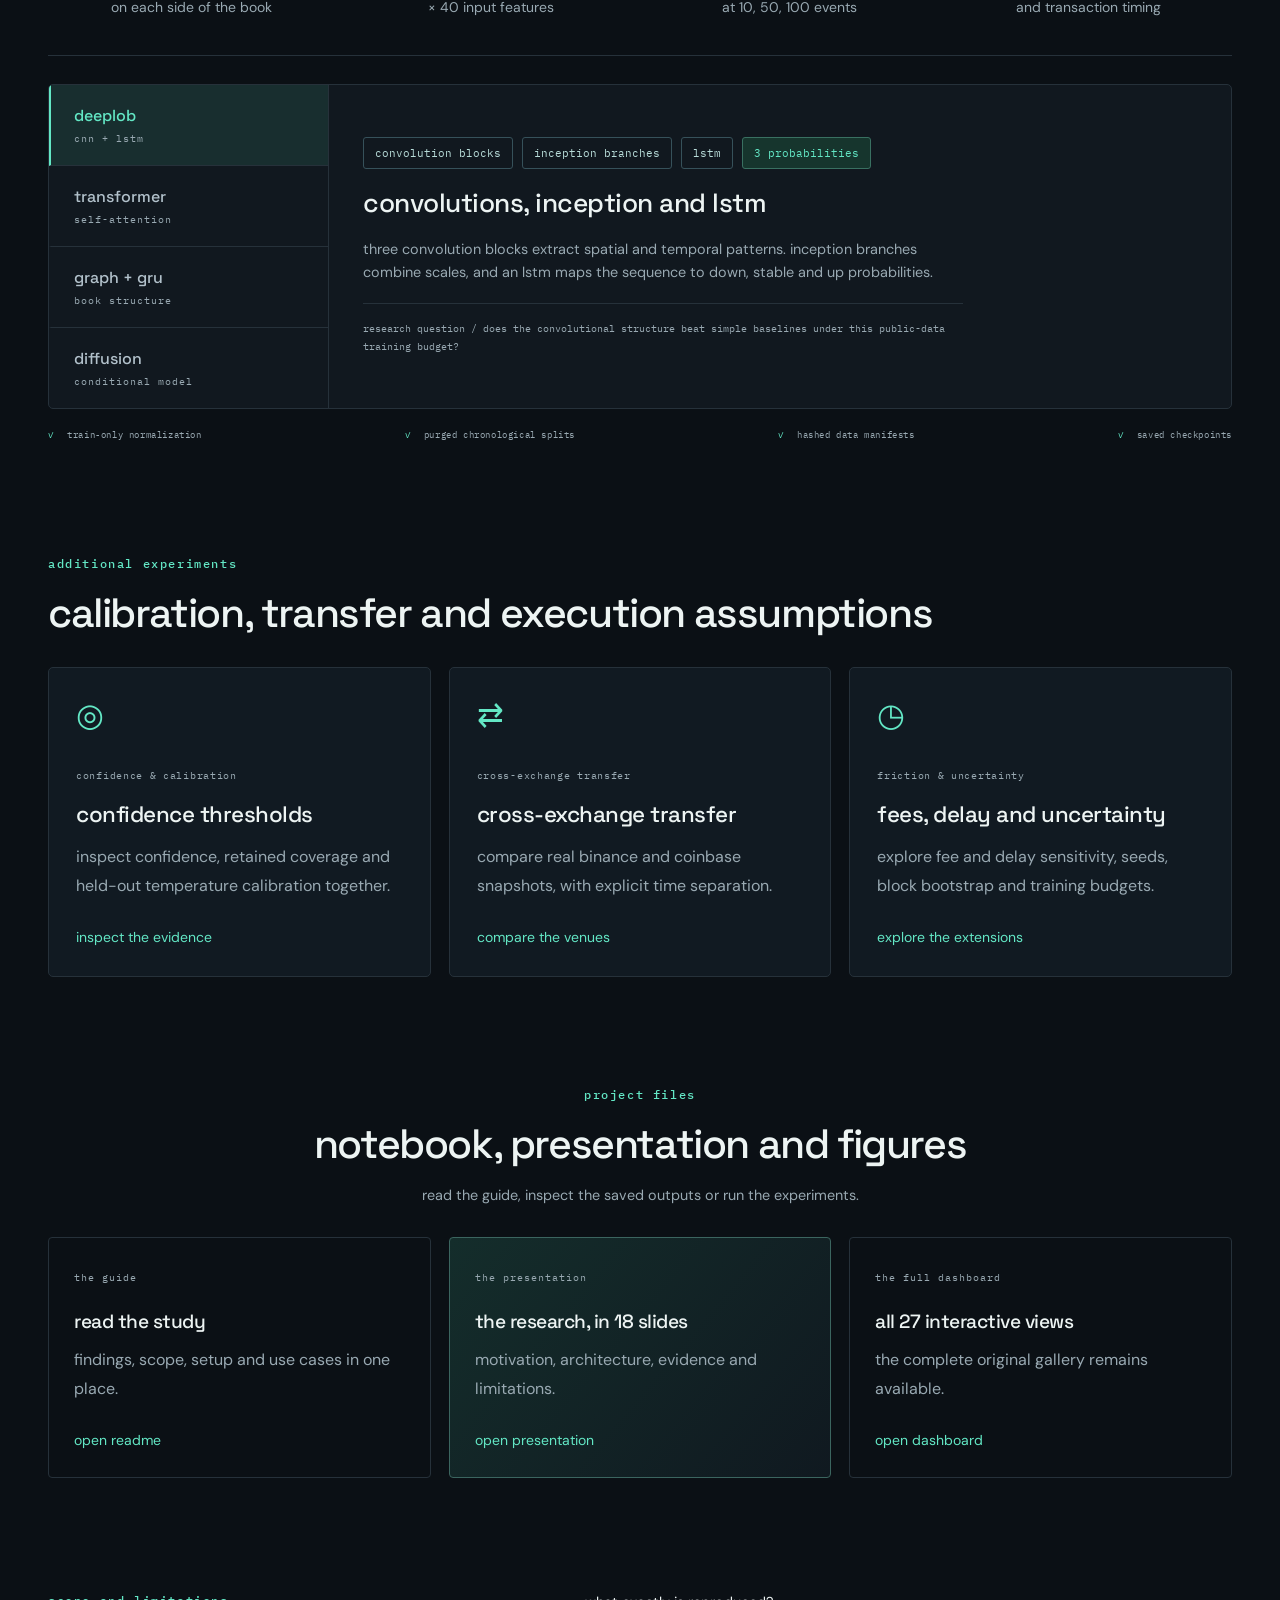
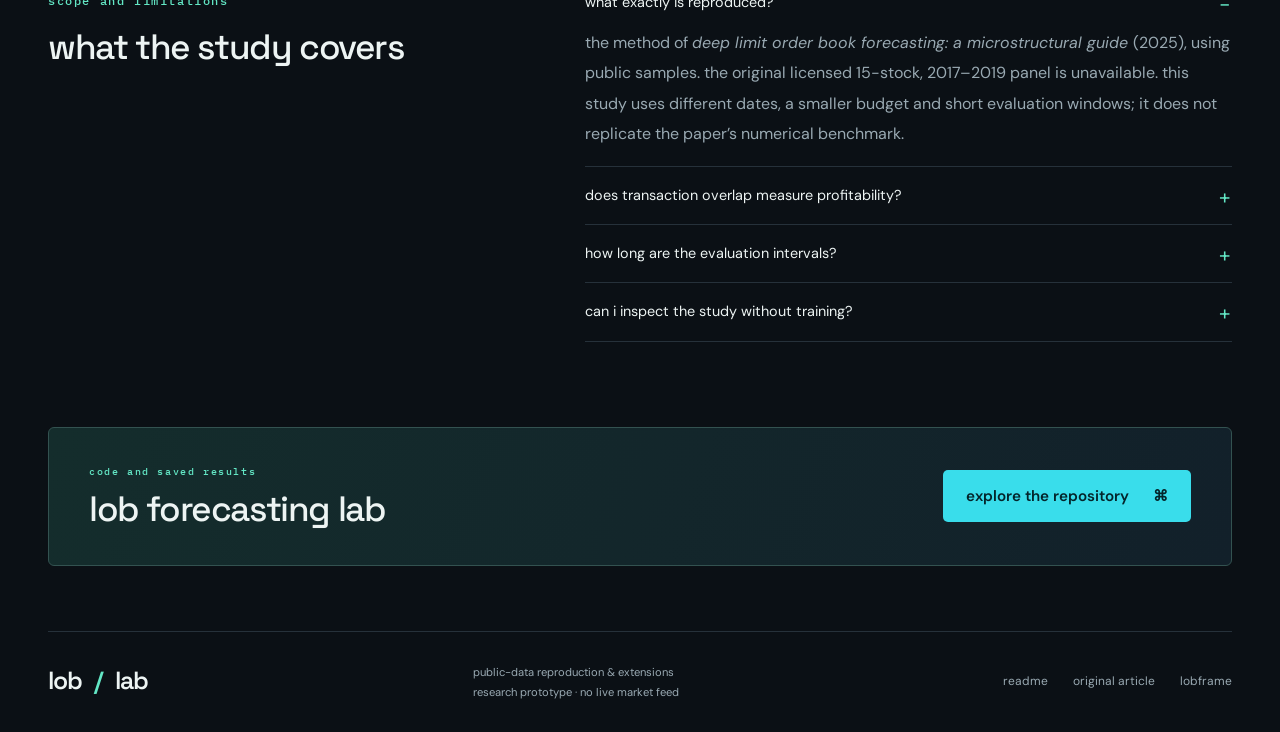
==== commit a795c780: "refine website" ====
--- a/index.html
+++ b/index.html
@@ -1,12 +1,12 @@
-<!DOCTYPE html>
+<!doctype html>
 <html lang="en">
  <head>
   <meta charset="utf-8"/>
   <meta content="width=device-width, initial-scale=1" name="viewport"/>
-  <meta content="A public-data reproduction of deep limit order book forecasting. Seven books, four neural architectures, three horizons, and traceable results." name="description"/>
+  <meta content="a public-data reproduction of deep limit order book forecasting: seven books, four neural architectures and three event horizons." name="description"/>
   <meta content="#0b1015" name="theme-color"/>
   <title>
-   LOB Forecasting Lab · From order flow to evidence
+   lob forecasting lab
   </title>
   <link href="assets/mark.svg" rel="icon" type="image/svg+xml"/>
   <link href="assets/site.css" rel="stylesheet"/>
@@ -15,42 +15,42 @@
  </head>
  <body>
   <a class="skip" href="#main">
-   Skip to content
+   skip to content
   </a>
   <header class="header">
    <div class="shell header-inner">
-    <a aria-label="LOB forecasting lab home" class="brand" href="index.html">
+    <a aria-label="lob forecasting lab home" class="brand" href="index.html">
      <svg aria-hidden="true" viewbox="0 0 32 32">
       <path d="M3 8v16h6V8zm10-5v21h6V3zm10 10v16h6V13z" fill="currentColor">
       </path>
      </svg>
      <span>
-      LOB
+      lob
       <span class="brand-light">
        /
       </span>
       lab
       <span class="brand-sub">
-       FORECASTING RESEARCH
+       forecasting research
       </span>
      </span>
     </a>
-    <nav aria-label="Main navigation">
+    <nav aria-label="main navigation">
      <a href="#benchmarks">
-      Benchmarks
+      benchmarks
      </a>
      <a href="#research">
-      The research
+      the research
      </a>
      <a href="#methods">
-      Methods
+      methods
      </a>
      <a href="readme.html">
-      Readme
+      readme
      </a>
     </nav>
     <a class="button button-small button-outline" href="https://github.com/khaamr/lob-forecasting-lab">
-     GitHub
+     github
      <span aria-hidden="true">
       ⌘
      </span>
@@ -62,62 +62,57 @@
     <a class="announcement" href="#benchmarks">
      <span class="status-dot">
      </span>
-     PUBLIC-DATA REPRODUCTION
+     public-data reproduction
      <span class="announcement-end">
-      Saved experiments · seed 17
+      saved experiments · seed 17
      </span>
     </a>
     <div class="hero-grid">
      <div class="hero-copy">
       <p class="eyebrow">
-       MARKET MICROSTRUCTURE / OPEN RESEARCH
+       public-data reproduction
       </p>
       <h1>
-       Beyond the next
+       deep limit
        <br/>
-       price
+       order book
+       <br/>
        <span class="accent">
-        move.
+        forecasting.
        </span>
       </h1>
       <p class="hero-description">
-       Deep limit order book forecasting, reproduced.
-       <br/>
-       Explore what neural models learn—and whether their predictions become well-timed decisions.
+       a public-data reproduction comparing directional forecasts and the timing of complete predicted transactions.
       </p>
       <div class="actions">
        <a class="button button-primary" href="#benchmarks">
-        Explore the results
+        explore the results
         <span aria-hidden="true">
          ▥
         </span>
        </a>
        <a class="text-link" href="readme.html">
-        Read the study
+        read the study
        </a>
       </div>
-      <p class="hero-footnote">
-       Open code. Real book data. Traceable evidence.
-      </p>
      </div>
      <div class="film">
-      <video aria-label="Animated research visualization supplied for this project" autoplay="" id="research-film" loop="" muted="" playsinline="" poster="assets/research-poster.jpg" preload="metadata">
-       <source src="assets/research-film.mp4" type="video/mp4"/>
-      </video>
+      <img alt="deep limit order book forecasting animation" decoding="async" height="450" id="research-film" src="assets/research-film.gif" width="800">
+      </img>
       <div class="film-top">
        <span class="mono">
-        THE ANATOMY OF ORDER FLOW
+        deep limit order book forecasting
        </span>
        <span class="film-tag">
-        RESEARCH FILM
+        project animation
        </span>
       </div>
       <div class="film-bottom">
        <span>
-        Structure behind the signal.
-       </span>
-       <button aria-label="Pause research film" class="icon-button" id="film-toggle" type="button">
-        Ⅱ
+        supplied animation · 20-second loop
+       </span>
+       <button aria-label="pause research film" class="icon-button" id="film-toggle" type="button">
+        ⅱ
        </button>
       </div>
      </div>
@@ -142,7 +137,7 @@
        </span>
       </strong>
       <p>
-       Alongside 3 simple baselines
+       alongside 3 simple baselines
       </p>
      </div>
      <div>
@@ -164,7 +159,7 @@
        </span>
       </strong>
       <p>
-       Every figure, open to inspection
+       original plotly gallery
       </p>
      </div>
     </div>
@@ -173,17 +168,17 @@
     <div class="section-heading">
      <div>
       <p class="eyebrow">
-       THE EVIDENCE, AT YOUR FINGERTIPS
+       saved experiments
       </p>
       <h2>
-       Complexity meets its benchmark.
+       models and baselines
       </h2>
       <p>
-       A more sophisticated model doesn’t guarantee a better signal. Compare the saved runs yourself.
+       compare mcc, macro f1, transaction overlap and coverage across the saved runs.
       </p>
      </div>
      <a class="text-link mono" download="" href="results/metrics.csv">
-      Download source CSV
+      download source csv
       <span aria-hidden="true">
        ↓
       </span>
@@ -195,53 +190,53 @@
        <span class="status-dot">
        </span>
        <strong>
-        Experiment explorer
+        experiment explorer
        </strong>
        <span class="muted mono">
-        SAVED RESULTS / 92730a30be720cba
+        saved results / 92730a30be720cba
        </span>
       </div>
       <span class="terminal-badge">
-       REPRODUCTION
+       reproduction
       </span>
      </div>
      <form class="filters" id="filters">
       <label>
-       Order book
+       order book
        <select id="asset" name="asset">
         <option value="all">
-         All 7 books
+         all 7 books
         </option>
         <option value="aapl">
-         AAPL
+         aapl
         </option>
         <option value="amzn">
-         AMZN
+         amzn
         </option>
         <option value="goog">
-         GOOG
+         goog
         </option>
         <option value="intc">
-         INTC
+         intc
         </option>
         <option value="msft">
-         MSFT
+         msft
         </option>
         <option value="binance_btcusdt">
-         Binance · BTC/USDT
+         binance · btc/usdt
         </option>
         <option value="coinbase_btc-usd">
-         Coinbase · BTC/USD
+         coinbase · btc/usd
         </option>
        </select>
       </label>
       <fieldset>
        <legend>
-        Horizon · book updates
+        horizon · book updates
        </legend>
        <div class="segmented" id="horizons">
         <button aria-pressed="true" data-value="all" type="button">
-         All
+         all
         </button>
         <button aria-pressed="false" data-value="10" type="button">
          10
@@ -255,7 +250,7 @@
        </div>
       </fieldset>
       <label>
-       Confidence threshold
+       confidence threshold
        <select id="threshold" name="threshold">
         <option value="0.3">
          0.30 · all forecasts
@@ -281,19 +276,19 @@
        </select>
       </label>
       <label>
-       Compare by
+       compare by
        <select id="metric" name="metric">
         <option value="mcc">
-         Matthews correlation
+         matthews correlation
         </option>
         <option value="macro_f1">
-         Macro F1
+         macro f1
         </option>
         <option value="p_t">
-         Transaction overlap
+         transaction overlap
         </option>
         <option value="coverage">
-         Forecast coverage
+         forecast coverage
         </option>
        </select>
       </label>
@@ -302,15 +297,15 @@
       <div class="comparison">
        <div class="panel-caption">
         <span id="chart-title">
-         MATTHEWS CORRELATION
+         matthews correlation
         </span>
         <span class="mono">
-         HIGHER IS BETTER
+         higher is better
         </span>
        </div>
        <div aria-live="polite" class="bar-chart" id="chart">
         <p>
-         Loading saved experiment results…
+         loading saved experiment results…
         </p>
        </div>
        <div class="chart-scale">
@@ -324,22 +319,22 @@
       </div>
       <aside class="insight-panel">
        <span class="eyebrow">
-        SELECTED EVIDENCE
+        selected evidence
        </span>
        <h3 id="leader-name">
-        Logistic regression
+        logistic regression
        </h3>
        <p class="large-metric" id="leader-score">
         0.1191
        </p>
        <p id="leader-description">
-        Mean MCC across all 21 asset/horizon combinations.
+        mean mcc across all 21 asset/horizon combinations.
        </p>
        <div class="insight-divider">
        </div>
        <div class="stat-line">
         <span>
-         Mean coverage
+         mean coverage
         </span>
         <strong id="coverage">
          100.0%
@@ -347,7 +342,7 @@
        </div>
        <div class="stat-line">
         <span>
-         Combinations / model
+         combinations / model
         </span>
         <strong id="combinations">
          21
@@ -355,42 +350,42 @@
        </div>
        <div class="stat-line">
         <span>
-         Training budget
+         training budget
         </span>
         <strong>
          8 epochs max
         </strong>
        </div>
        <p class="small-note">
-        Equal-weight means. Undefined values are excluded per metric; coverage always stays visible.
+        equal-weight means. undefined values are excluded per metric; coverage always stays visible.
        </p>
       </aside>
      </div>
      <details class="table-details">
       <summary>
-       Inspect the exact numbers
+       inspect the exact numbers
       </summary>
       <div class="table-scroll">
        <table>
         <thead>
          <tr>
           <th>
-           Model
+           model
           </th>
           <th>
-           MCC
+           mcc
           </th>
           <th>
-           Macro F1
+           macro f1
           </th>
           <th>
-           Overlap
+           overlap
           </th>
           <th>
-           Coverage
+           coverage
           </th>
           <th>
-           Defined MCC runs
+           defined mcc runs
           </th>
          </tr>
         </thead>
@@ -401,10 +396,10 @@
      </details>
      <div class="terminal-footer">
       <span id="filter-summary" role="status">
-       All 7 books · all horizons · threshold 0.30
+       all 7 books · all horizons · threshold 0.30
       </span>
       <span>
-       Source: results/metrics.csv
+       source: results/metrics.csv
       </span>
      </div>
     </div>
@@ -414,14 +409,14 @@
      </span>
      <div>
       <strong>
-       A correct direction is only half the story.
-      </strong>
-      <p>
-       Logistic leads average MCC. Persistence leads transaction overlap. Classification skill and signal timing measure different things.
+       classification and transaction timing
+      </strong>
+      <p>
+       logistic leads average mcc. persistence leads transaction overlap. classification skill and signal timing measure different things.
       </p>
      </div>
      <a class="text-link" href="research_dashboard.html">
-      Explore all 27 views
+      explore all 27 views
      </a>
     </div>
    </section>
@@ -430,24 +425,24 @@
      <div class="section-heading">
       <div>
        <p class="eyebrow">
-        REAL INPUTS. EXPLICIT BOUNDARIES.
+        data samples
        </p>
        <h2>
-        Seven books. Very different markets.
+        seven order books
        </h2>
        <p>
-        Microstructure changes the task. Inspect the measured characteristics of each book.
+        microstructure changes the task. inspect the measured characteristics of each book.
        </p>
       </div>
      </div>
      <div class="market-grid">
-      <div aria-label="Choose an order book" class="market-list" id="market-list">
+      <div aria-label="choose an order book" class="market-list" id="market-list">
       </div>
       <div aria-live="polite" class="market-detail" id="market-detail">
       </div>
      </div>
      <p class="source-note">
-      Book statistics:
+      book statistics:
       <a href="results/microstructure.csv">
        microstructure.csv
       </a>
@@ -455,7 +450,7 @@
       <a href="results/evaluation_windows.csv">
        evaluation_windows.csv
       </a>
-      . Class counts describe the saved evaluation interval, not every horizon.
+      . class counts describe the saved evaluation interval, not every horizon.
      </p>
     </div>
    </section>
@@ -463,17 +458,17 @@
     <div class="section-heading">
      <div>
       <p class="eyebrow">
-       FROM RAW UPDATES TO A TESTABLE CLAIM
+       reproduction protocol
       </p>
       <h2>
-       Follow the reproduction.
+       inputs, models and evaluation
       </h2>
       <p>
-       One consistent protocol, four independently implemented neural architectures.
+       one consistent protocol, four independently implemented neural architectures.
       </p>
      </div>
      <a class="text-link mono" href="https://github.com/khaamr/lob-forecasting-lab/blob/main/lob_reproduction_future_work.ipynb">
-      Open executed notebook
+      open executed notebook
      </a>
     </div>
     <div class="pipeline">
@@ -482,7 +477,7 @@
        ▤
       </span>
       <strong>
-       Observe
+       observe
       </strong>
       <p>
        10 price and size levels
@@ -498,7 +493,7 @@
        ▦
       </span>
       <strong>
-       Represent
+       represent
       </strong>
       <p>
        100 historical updates
@@ -514,10 +509,10 @@
        ◈
       </span>
       <strong>
-       Predict
-      </strong>
-      <p>
-       Down, stable, up
+       predict
+      </strong>
+      <p>
+       down, stable, up
        <br/>
        at 10, 50, 100 events
       </p>
@@ -530,39 +525,39 @@
        ≋
       </span>
       <strong>
-       Evaluate
-      </strong>
-      <p>
-       Classification, coverage
+       evaluate
+      </strong>
+      <p>
+       classification, coverage
        <br/>
        and transaction timing
       </p>
      </div>
     </div>
     <div class="architecture">
-     <div aria-label="Neural architectures" class="model-tabs" role="tablist">
+     <div aria-label="neural architectures" class="model-tabs" role="tablist">
       <button aria-controls="model-panel" aria-selected="true" data-model="deeplob" id="tab-deeplob" role="tab">
-       DeepLOB
-       <span>
-        CNN + LSTM
+       deeplob
+       <span>
+        cnn + lstm
        </span>
       </button>
       <button aria-controls="model-panel" aria-selected="false" data-model="transformer" id="tab-transformer" role="tab" tabindex="-1">
-       Transformer
-       <span>
-        SELF-ATTENTION
+       transformer
+       <span>
+        self-attention
        </span>
       </button>
       <button aria-controls="model-panel" aria-selected="false" data-model="graph" id="tab-graph" role="tab" tabindex="-1">
-       Graph + GRU
-       <span>
-        BOOK STRUCTURE
+       graph + gru
+       <span>
+        book structure
        </span>
       </button>
       <button aria-controls="model-panel" aria-selected="false" data-model="diffusion" id="tab-diffusion" role="tab" tabindex="-1">
-       Diffusion
-       <span>
-        CONDITIONAL MODEL
+       diffusion
+       <span>
+        conditional model
        </span>
       </button>
      </div>
@@ -571,16 +566,16 @@
     </div>
     <div class="protocol">
      <span>
-      TRAIN-ONLY NORMALIZATION
+      train-only normalization
      </span>
      <span>
-      PURGED CHRONOLOGICAL SPLITS
+      purged chronological splits
      </span>
      <span>
-      HASHED DATA MANIFESTS
+      hashed data manifests
      </span>
      <span>
-      SAVED CHECKPOINTS
+      saved checkpoints
      </span>
     </div>
    </section>
@@ -588,10 +583,10 @@
     <div class="section-heading">
      <div>
       <p class="eyebrow">
-       QUESTIONS WORTH ASKING NEXT
+       additional experiments
       </p>
       <h2>
-       Beyond the headline metric.
+       calibration, transfer and execution assumptions
       </h2>
      </div>
     </div>
@@ -601,16 +596,16 @@
        ◎
       </span>
       <span class="mono muted">
-       CONFIDENCE &amp; CALIBRATION
+       confidence &amp; calibration
       </span>
       <h3>
-       When should a model abstain?
+       confidence thresholds
       </h3>
       <p>
-       Inspect confidence, retained coverage and held-out temperature calibration together.
+       inspect confidence, retained coverage and held-out temperature calibration together.
       </p>
       <span class="card-link">
-       Inspect the evidence
+       inspect the evidence
       </span>
      </a>
      <a href="research_dashboard.html">
@@ -618,16 +613,16 @@
        ⇄
       </span>
       <span class="mono muted">
-       CROSS-EXCHANGE TRANSFER
+       cross-exchange transfer
       </span>
       <h3>
-       Does the signal travel?
+       cross-exchange transfer
       </h3>
       <p>
-       Compare real Binance and Coinbase snapshots, with explicit time separation.
+       compare real binance and coinbase snapshots, with explicit time separation.
       </p>
       <span class="card-link">
-       Compare the venues
+       compare the venues
       </span>
      </a>
      <a href="research_dashboard.html">
@@ -635,16 +630,16 @@
        ◷
       </span>
       <span class="mono muted">
-       FRICTION &amp; UNCERTAINTY
+       friction &amp; uncertainty
       </span>
       <h3>
-       What survives the assumptions?
+       fees, delay and uncertainty
       </h3>
       <p>
-       Explore fee and delay sensitivity, seeds, block bootstrap and training budgets.
+       explore fee and delay sensitivity, seeds, block bootstrap and training budgets.
       </p>
       <span class="card-link">
-       Explore the extensions
+       explore the extensions
       </span>
      </a>
     </div>
@@ -652,56 +647,56 @@
    <section class="section shell resources">
     <div class="resource-heading">
      <p class="eyebrow">
-      OPEN THE LAB
+      project files
      </p>
      <h2>
-      Every result has a trail.
+      notebook, presentation and figures
      </h2>
      <p>
-      Start with the story. Inspect the evidence. Reproduce the experiment.
+      read the guide, inspect the saved outputs or run the experiments.
      </p>
     </div>
     <div class="resource-grid">
      <a href="readme.html">
       <span class="resource-type">
-       THE GUIDE
+       the guide
       </span>
       <h3>
-       Read the study
+       read the study
       </h3>
       <p>
-       Findings, scope, setup and use cases in one place.
+       findings, scope, setup and use cases in one place.
       </p>
       <span class="card-link">
-       Open readme
+       open readme
       </span>
      </a>
      <a href="docs/presentation.pdf">
       <span class="resource-type">
-       THE PRESENTATION
+       the presentation
       </span>
       <h3>
-       The research, in 18 slides
+       the research, in 18 slides
       </h3>
       <p>
-       Motivation, architecture, evidence and limitations.
+       motivation, architecture, evidence and limitations.
       </p>
       <span class="card-link">
-       Open presentation
+       open presentation
       </span>
      </a>
      <a href="research_dashboard.html">
       <span class="resource-type">
-       THE FULL DASHBOARD
+       the full dashboard
       </span>
       <h3>
-       All 27 interactive views
+       all 27 interactive views
       </h3>
       <p>
-       The complete original gallery remains available.
+       the complete original gallery remains available.
       </p>
       <span class="card-link">
-       Open dashboard
+       open dashboard
       </span>
      </a>
     </div>
@@ -709,49 +704,47 @@
    <section class="section shell scope">
     <div>
      <p class="eyebrow">
-      REPRODUCTION, WITH PERSPECTIVE
+      scope and limitations
      </p>
      <h2>
-      Honest about what
-      <br/>
-      the evidence supports.
+      what the study covers
      </h2>
     </div>
     <div>
      <details open="">
       <summary>
-       What exactly is reproduced?
+       what exactly is reproduced?
       </summary>
       <p>
-       The method of
+       the method of
        <em>
-        Deep Limit Order Book Forecasting: A Microstructural Guide
+        deep limit order book forecasting: a microstructural guide
        </em>
-       (2025), using public samples. The original licensed 15-stock, 2017–2019 panel is unavailable. This study uses different dates, a smaller budget and short evaluation windows; it does not replicate the paper’s numerical benchmark.
+       (2025), using public samples. the original licensed 15-stock, 2017–2019 panel is unavailable. this study uses different dates, a smaller budget and short evaluation windows; it does not replicate the paper’s numerical benchmark.
       </p>
      </details>
      <details>
       <summary>
-       Does transaction overlap measure profitability?
+       does transaction overlap measure profitability?
       </summary>
       <p>
-       No. It compares complete directional sequences derived from predicted and true labels. It is not a fill probability, realized P&amp;L, or evidence of a profitable strategy.
+       no. it compares complete directional sequences derived from predicted and true labels. it is not a fill probability, realized p&amp;l, or evidence of a profitable strategy.
       </p>
      </details>
      <details>
       <summary>
-       How long are the evaluation intervals?
+       how long are the evaluation intervals?
       </summary>
       <p>
-       The first 4,096 eligible test windows span about 12 seconds to 13 minutes, depending on the book. Forecast horizons count book updates rather than seconds. Daily-bar extensions are separate experiments.
+       the first 4,096 eligible test windows span about 12 seconds to 13 minutes, depending on the book. forecast horizons count book updates rather than seconds. daily-bar extensions are separate experiments.
       </p>
      </details>
      <details>
       <summary>
-       Can I inspect the study without training?
+       can i inspect the study without training?
       </summary>
       <p>
-       Yes. The executed notebook, saved results, presentation and original interactive dashboard are included. Raw vendor data must be acquired separately for a complete rerun. See the
+       yes. the executed notebook, saved results, presentation and original interactive dashboard are included. raw vendor data must be acquired separately for a complete rerun. see the
        <a href="https://github.com/khaamr/lob-forecasting-lab/blob/main/docs/reproduction.md">
         reproduction guide
        </a>
@@ -763,14 +756,14 @@
    <section class="shell closing">
     <div>
      <p class="eyebrow">
-      LESS BLACK BOX. MORE RESEARCH.
+      code and saved results
      </p>
      <h2>
-      Look inside the forecast.
+      lob forecasting lab
      </h2>
     </div>
     <a class="button button-primary" href="https://github.com/khaamr/lob-forecasting-lab">
-     Explore the repository
+     explore the repository
      <span aria-hidden="true">
       ⌘
      </span>
@@ -779,26 +772,26 @@
   </main>
   <footer class="shell footer">
    <a class="brand" href="index.html">
-    LOB
+    lob
     <span class="brand-light">
      /
     </span>
     lab
    </a>
    <p>
-    Public-data reproduction &amp; extensions
+    public-data reproduction &amp; extensions
     <br/>
-    Research prototype · no live market feed
+    research prototype · no live market feed
    </p>
    <div>
     <a href="readme.html">
-     Readme
+     readme
     </a>
     <a href="https://doi.org/10.1080/14697688.2025.2522911">
-     Original article
+     original article
     </a>
     <a href="https://github.com/FinancialComputingUCL/LOBFrame">
-     LOBFrame
+     lobframe
     </a>
    </div>
   </footer>
--- a/assets/site.css
+++ b/assets/site.css
@@ -2078,3 +2078,20 @@
   margin-top: auto;
   font-size: .85rem;
 }
+body {
+  text-transform: lowercase;
+}
+.film img {
+  display: block;
+  width: 100%;
+  height: auto;
+  aspect-ratio: 16 / 9;
+  object-fit: contain;
+  order: 2;
+}
+
+.readme-content #research-film {
+  display: block;
+  width: 100%;
+  height: auto;
+}
